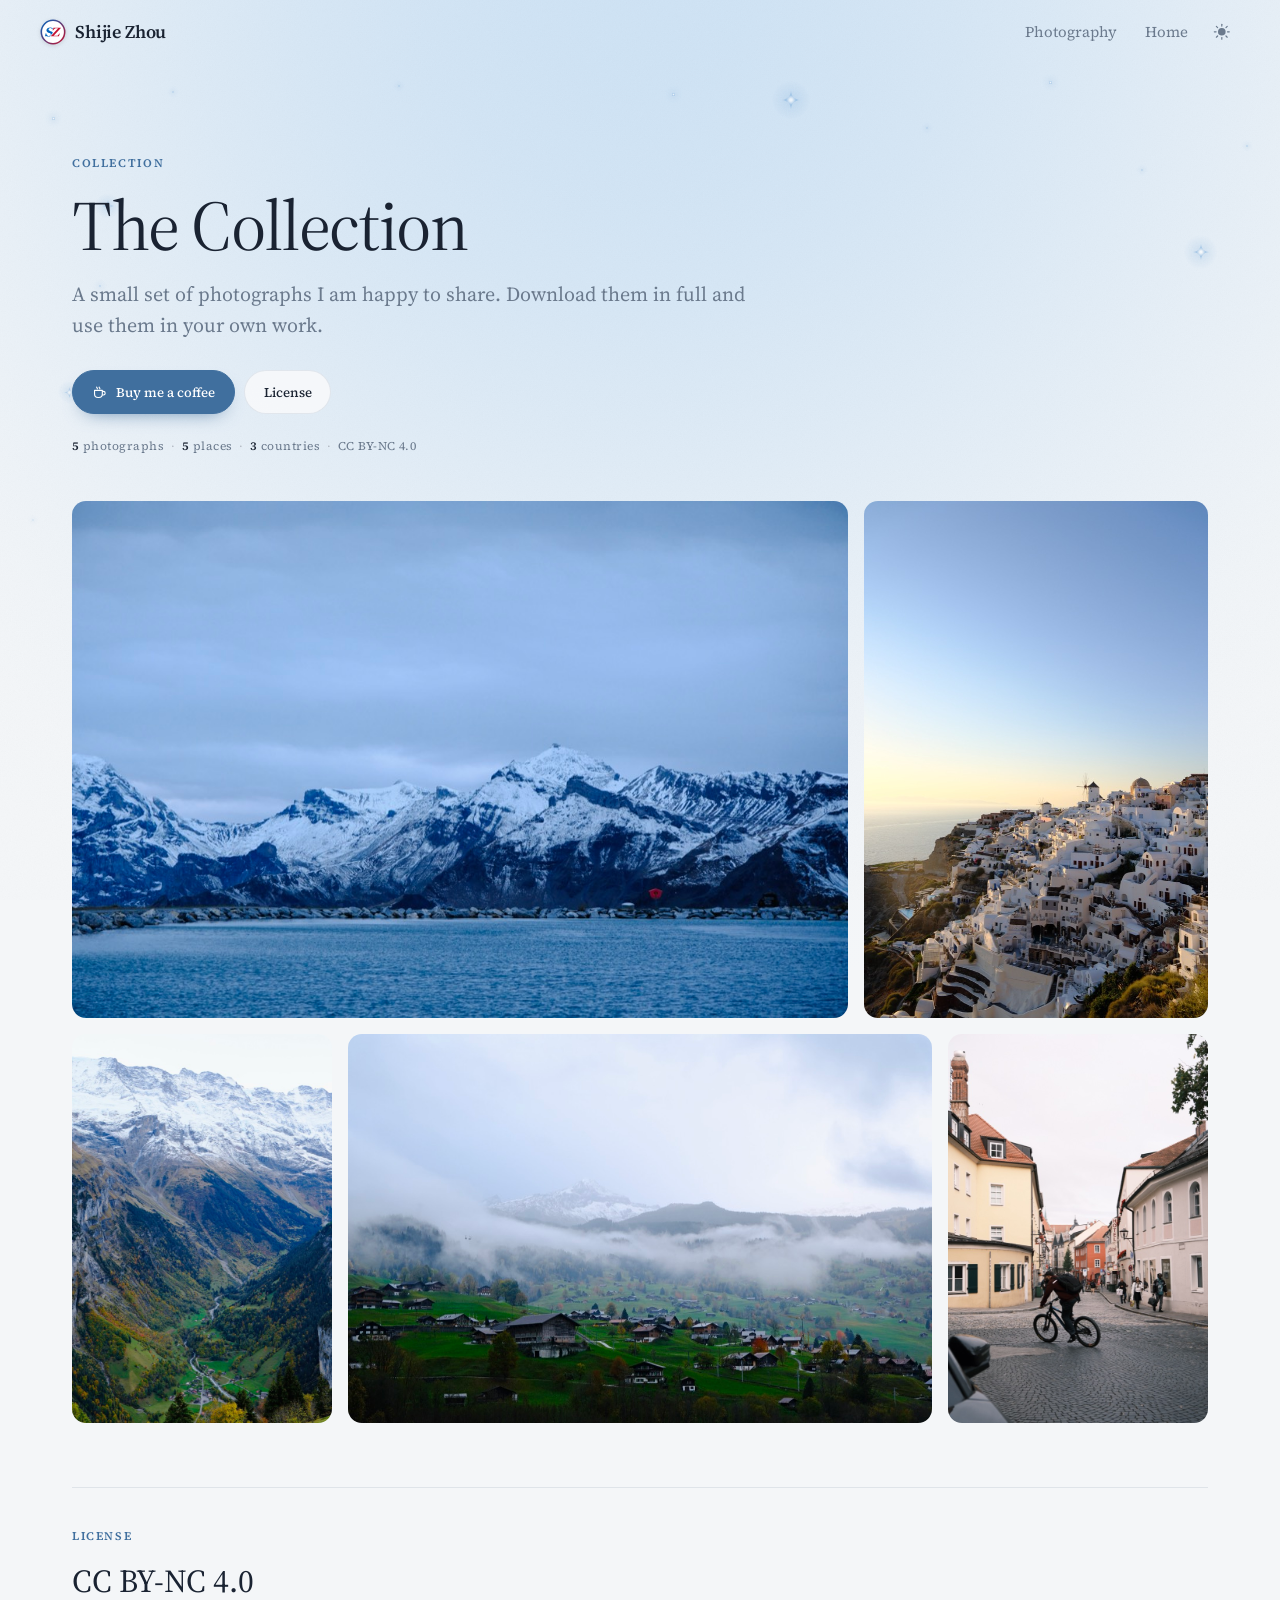
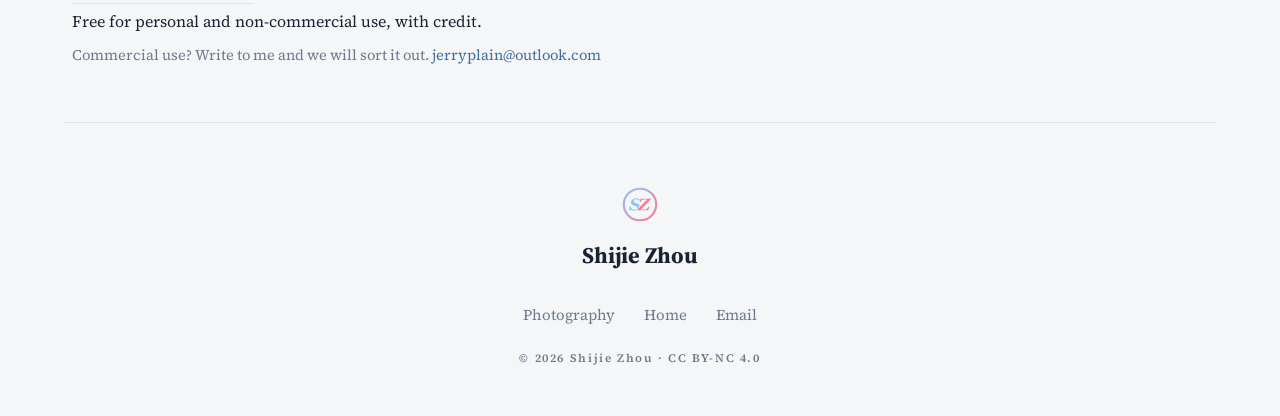
==== collection/index.html @ af45b624 "Lofoten: Flakstadpollen, Hamnøy and Ramberg; labels that never collide Library 143: three photograph" ====
<!DOCTYPE html>
<html lang="en">
<head>
  <meta charset="UTF-8">
  <meta name="viewport" content="width=device-width, initial-scale=1.0">
  <title>The Collection — Shijie Zhou</title>
  <meta name="description" content="A small set of photographs by Shijie Zhou, free to download for personal and non-commercial use.">
  <meta name="theme-color" content="#f4f1ea">
  <link rel="icon" href="../assets/sz-mark.svg" type="image/svg+xml">
  <script>
    (function () { try {
      var q = new URLSearchParams(location.search);
      if (localStorage.getItem("theme") === "dark" || q.get("theme") === "dark") document.documentElement.dataset.theme = "dark";
      if (q.has("noreveal")) document.documentElement.classList.add("noreveal");
    } catch (e) {} })();
  </script>
  <link rel="preconnect" href="https://fonts.googleapis.com">
  <link rel="preconnect" href="https://fonts.gstatic.com" crossorigin>
  <link href="https://fonts.googleapis.com/css2?family=Source+Serif+4:ital,wght@0,200..900;1,200..900&display=swap" rel="stylesheet">
  <link rel="stylesheet" href="../css/style.css?v=842ccfd4">
  <link rel="stylesheet" href="collection.css?v=dbda0c7d">
</head>
<body class="collection-page">
  <canvas id="stars" aria-hidden="true"></canvas>

  <header class="topbar" id="topbar">
    <a class="brand" href="../">
      <img class="brand-mark" src="../assets/sz-mark.svg" alt="" width="28" height="28">
      <span class="brand-name">Shijie Zhou</span>
    </a>
    <nav class="topbar-nav cl-nav" aria-label="Site">
      <a class="topbar-link" href="../">Photography</a>
      <a class="topbar-link" href="https://jerryplain.github.io/">Home</a>
      <button class="theme-toggle" id="themeToggle" aria-label="Toggle dark mode" title="Toggle dark mode">
        <svg class="tt-icon" viewBox="0 0 24 24" aria-hidden="true">
          <mask id="ttMoonMask"><rect width="24" height="24" fill="white"/><circle class="tt-mask-circle" cx="12" cy="12" r="6" fill="black"/></mask>
          <circle class="tt-core" cx="12" cy="12" r="5.2" fill="currentColor" mask="url(#ttMoonMask)"/>
          <g class="tt-rays" stroke="currentColor" stroke-width="1.6" stroke-linecap="round">
            <line x1="12" y1="1.8" x2="12" y2="4.2"/><line x1="12" y1="19.8" x2="12" y2="22.2"/>
            <line x1="1.8" y1="12" x2="4.2" y2="12"/><line x1="19.8" y1="12" x2="22.2" y2="12"/>
            <line x1="4.6" y1="4.6" x2="6.3" y2="6.3"/><line x1="17.7" y1="17.7" x2="19.4" y2="19.4"/>
            <line x1="17.7" y1="6.3" x2="19.4" y2="4.6"/><line x1="4.6" y1="19.4" x2="6.3" y2="17.7"/>
          </g>
        </svg>
      </button>
    </nav>
  </header>

  <main class="cl" id="top">
    <section class="cl-hero">
      <p class="eyebrow">Collection</p>
      <h1 class="cl-title" id="clTitle"></h1>
      <p class="cl-lede" id="clLede"></p>
      <div class="cl-actions">
        <button class="cl-btn primary" id="clSupportBtn" type="button"></button>
        <a class="cl-btn" href="#license">License</a>
      </div>
      <p class="cl-stats" id="clStats"></p>
    </section>

    <div class="cl-topics" id="clTopics" role="tablist" aria-label="Topics"></div>
    <div class="cl-grid" id="clGrid"></div>

    <section class="cl-license" id="license">
      <div>
        <p class="eyebrow">License</p>
        <h2 class="cl-h2" id="licName"></h2>
        <p class="cl-p" id="licShort"></p>
        <p class="cl-p soft" id="licCommercial"></p>
      </div>
    </section>
  </main>

  <footer class="site-footer">
    <img class="footer-mark" src="../assets/sz-mark.svg" alt="" width="36" height="36">
    <p class="footer-name">Shijie Zhou</p>
    <nav class="footer-links"><a href="../">Photography</a><a href="https://jerryplain.github.io/">Home</a><a id="footerMail" href="#">Email</a></nav>
    <p class="footer-copy" id="footerCopy"></p>
  </footer>

  <!-- photo sheet -->
  <div class="cl-sheet" id="sheet" role="dialog" aria-modal="true" aria-label="Photograph" hidden>
    <button class="cl-x" id="sheetClose" type="button" aria-label="Close">
      <svg viewBox="0 0 24 24" width="22" height="22" aria-hidden="true"><path d="M5 5l14 14M19 5L5 19" stroke="currentColor" stroke-width="1.5" stroke-linecap="round"/></svg>
    </button>
    <button class="cl-nav-btn prev" id="sheetPrev" type="button" aria-label="Previous"><svg viewBox="0 0 24 24" width="24" height="24" aria-hidden="true"><path d="M15 5l-7 7 7 7" fill="none" stroke="currentColor" stroke-width="1.5" stroke-linecap="round" stroke-linejoin="round"/></svg></button>
    <button class="cl-nav-btn next" id="sheetNext" type="button" aria-label="Next"><svg viewBox="0 0 24 24" width="24" height="24" aria-hidden="true"><path d="M9 5l7 7-7 7" fill="none" stroke="currentColor" stroke-width="1.5" stroke-linecap="round" stroke-linejoin="round"/></svg></button>
    <div class="cl-sheet-inner">
      <div class="cl-sheet-media" id="sheetMedia"></div>
      <aside class="cl-sheet-info" id="sheetInfo"></aside>
    </div>
  </div>

  <!-- support sheet -->
  <div class="cl-support" id="support" role="dialog" aria-modal="true" aria-label="Support" hidden>
    <div class="cl-support-card">
      <button class="cl-x small" id="supportClose" type="button" aria-label="Close">
        <svg viewBox="0 0 24 24" width="20" height="20" aria-hidden="true"><path d="M5 5l14 14M19 5L5 19" stroke="currentColor" stroke-width="1.5" stroke-linecap="round"/></svg>
      </button>
      <div id="supportBody"></div>
    </div>
  </div>

  <script src="../js/site.js?v=f81ffa84"></script>
  <script src="../js/data.js?v=085952c5"></script>
  <script src="picks.js?v=dfe856ea"></script>
  <script src="config.js?v=6136f062"></script>
  <script src="../js/stars.js?v=d5e12b97"></script>
  <script src="../js/stardust.js?v=7eecee33"></script>
  <script src="collection.js?v=7c3a1cda"></script>
</body>
</html>
---- css/style.css ----
/* ============================================================
   Shijie Zhou — Photography Gallery
   Porcelain paper, glass cards, one baby-blue accent, an orderly grid —
   the homepage's "paper & glass" look. Dark mode brings the stars.
   ============================================================ */

:root {
  /* the homepage's "paper & glass" palette: porcelain paper, ink-blue text, one
     baby-blue accent in three strengths — --sky the colour itself (glow, selection,
     highlighter), --accent-soft a step deeper for marks, --accent a denim that reads
     as text (4.6:1 on the paper) */
  --bg: #f4f6f8;
  --bg-rgb: 244 246 248;
  --paper: #fafbfc;
  --ink: #1a2332;
  --ink-soft: #6b7a8d;
  --ink-faint: #b3b9c2;
  --shade-rgb: 44 70 108; /* shadows: slate with a little blue in it */
  --hairline: rgb(var(--shade-rgb) / 0.1);
  --sky-rgb: 184 215 242;
  --accent-rgb: 64 111 158;
  --accent: rgb(var(--accent-rgb));
  --accent-soft-rgb: 128 177 222;
  --accent-soft: rgb(var(--accent-soft-rgb));
  --link: #2e86c1;
  --shadow: rgb(var(--shade-rgb) / 0.14);
  --stars-alpha: 0;

  /* glass cards, as on the homepage */
  --glass: rgb(255 255 255 / 0.72);
  --glass-hover: rgb(255 255 255 / 0.9);
  --glass-border: rgb(255 255 255 / 0.6);
  --glass-border-hi: rgb(255 255 255 / 0.85);
  --glass-shadow: 0 8px 40px rgb(var(--shade-rgb) / 0.08), 0 2px 8px rgb(var(--shade-rgb) / 0.04);
  --glass-shadow-hover: 0 12px 48px rgb(var(--shade-rgb) / 0.14), 0 4px 12px rgb(var(--shade-rgb) / 0.06);
  --glow-rgb: var(--sky-rgb);
  --glow-a: 0.62;

  /* one family throughout, Source Serif 4, like the homepage */
  --serif: "Source Serif 4", "Source Serif Pro", Georgia, "Times New Roman", "Songti SC", serif;
  --display: var(--serif);
  --sans: var(--serif);

  --ease: cubic-bezier(0.22, 1, 0.36, 1);
  --gutter: clamp(1.1rem, 4vw, 2.5rem);
  --container: 72rem;
  --radius: 12px;
  color-scheme: light;
}

:root[data-theme="dark"] {
  --bg: #0f141a;
  --bg-rgb: 15 20 26;
  --paper: #171d25;
  --ink: #e6e9ee;
  --ink-soft: #949cab;
  --ink-faint: #4f5866;
  --shade-rgb: 0 0 0;
  --hairline: rgba(255, 255, 255, 0.09);
  --sky-rgb: 169 205 238;
  --accent-rgb: 169 205 238; /* at night the baby blue itself reads as text */
  --accent-soft-rgb: 128 177 222;
  --link: #6db3e6;
  --shadow: rgba(0, 0, 0, 0.55);
  --stars-alpha: 1;

  --glass: rgb(255 255 255 / 0.04);
  --glass-hover: rgb(255 255 255 / 0.06);
  --glass-border: rgb(255 255 255 / 0.07);
  --glass-border-hi: rgb(255 255 255 / 0.1);
  --glass-shadow: 0 8px 40px rgb(0 0 0 / 0.22);
  --glass-shadow-hover: 0 12px 48px rgb(0 0 0 / 0.32);
  --glow-rgb: 70 125 185;
  --glow-a: 0.26;
  color-scheme: dark;
}

* { margin: 0; padding: 0; box-sizing: border-box; }

html { scroll-behavior: smooth; }
@media (prefers-reduced-motion: reduce) {
  html { scroll-behavior: auto; }
  *, *::before, *::after { transition-duration: 0.01ms !important; animation-duration: 0.01ms !important; }
}

body {
  background: var(--bg);
  color: var(--ink);
  font-family: var(--sans);
  font-size: 15px;
  line-height: 1.6;
  -webkit-font-smoothing: antialiased;
  text-rendering: optimizeLegibility;
  overflow-x: hidden;
}
/* three faint colour washes, fixed to the viewport and drifting very slowly — the homepage trick, alive */
body::before {
  content: ""; position: fixed; inset: -12%; z-index: 0; pointer-events: none;
  background-image:
    radial-gradient(60rem 40rem at 12% 8%, rgba(192, 57, 43, 0.08), transparent 62%),
    radial-gradient(55rem 45rem at 88% 26%, rgba(46, 134, 193, 0.09), transparent 64%),
    radial-gradient(50rem 40rem at 60% 96%, rgba(214, 158, 46, 0.08), transparent 62%);
  animation: drift 48s ease-in-out infinite alternate;
}
@keyframes drift {
  0% { transform: translate(0, 0) scale(1); }
  50% { transform: translate(2.5%, -1.5%) scale(1.04); }
  100% { transform: translate(-2%, 2%) scale(1.02); }
}
:root[data-theme="dark"] body::before { display: none; }
body.no-scroll { overflow: hidden; }

a { color: inherit; text-decoration: none; }
button { font: inherit; color: inherit; background: none; border: none; cursor: pointer; }
img { display: block; }
::selection { background: var(--accent); color: #fff; }

.skip-link { position: absolute; left: -9999px; top: 0; padding: 0.6rem 1rem; background: var(--ink); color: var(--bg); z-index: 100; }
.skip-link:focus { left: 0; }

/* small caps label */
.eyebrow, .label,
.contents-list .num, .contents-list .count,
.series-num, .series-meta, .series-places,
.index-list .num, .rail-num,
.footer-links, .footer-copy,
.lb-meta, .topbar-link, .index-toggle {
  font-family: var(--sans);
  font-size: 0.7rem;
  font-weight: 500;
  letter-spacing: 0.16em;
  text-transform: uppercase;
  color: var(--ink-soft);
}
.eyebrow { color: var(--accent); margin-bottom: 1.1rem; }

/* ---------- stars (dark mode only) ---------- */

#stars {
  position: fixed; inset: 0; z-index: 0;
  width: 100%; height: 100%;
  pointer-events: none;
  opacity: var(--stars-alpha);
  transition: opacity 0.6s ease;
}
:root:not([data-theme="dark"]) #stars { opacity: 0 !important; }
main, .site-footer, .topbar, .index-overlay, .lightbox, .rail { position: relative; z-index: 1; }

/* ---------- top bar ---------- */

.topbar {
  position: sticky; top: 0; z-index: 40;
  display: flex; align-items: center; justify-content: space-between;
  padding: 0.85rem var(--gutter);
  background: color-mix(in srgb, var(--bg) 78%, transparent);
  backdrop-filter: blur(14px) saturate(1.2);
  -webkit-backdrop-filter: blur(14px) saturate(1.2);
  border-bottom: 1px solid transparent;
  transition: border-color 0.3s ease;
}
.topbar.scrolled { border-bottom-color: var(--hairline); }

.brand { display: inline-flex; align-items: center; gap: 0.6rem; }
.brand-mark { width: 1.7rem; height: 1.7rem; filter: drop-shadow(0 1px 2px rgba(0,0,0,0.12)); transition: transform 0.25s ease; }
.brand:hover .brand-mark { transform: rotate(-6deg) scale(1.06); }
.brand-name { font-family: var(--serif); font-size: 1.15rem; letter-spacing: 0.01em; }
:root[data-theme="dark"] .brand-mark, :root[data-theme="dark"] .footer-mark { content: url("../assets/sz-mark-light.svg"); }

.topbar-nav { display: flex; align-items: center; gap: 1.4rem; }
.topbar-link:hover, .index-toggle:hover { color: var(--accent); }
.topbar-link, .index-toggle { color: var(--ink); }
.index-toggle { display: none; }

.theme-toggle { display: inline-flex; align-items: center; justify-content: center; width: 2rem; height: 2rem; border-radius: 50%; color: var(--ink); }
.theme-toggle:hover { color: var(--accent); }
.tt-icon { width: 1.1rem; height: 1.1rem; overflow: visible; }
.tt-icon .tt-core { transform-origin: 12px 12px; transition: transform 0.5s cubic-bezier(0.4, 0, 0.2, 1); }
.tt-icon .tt-mask-circle { transform: translate(14px, -12px); transition: transform 0.5s cubic-bezier(0.4, 0, 0.2, 1); }
.tt-icon .tt-rays line { transform-origin: 12px 12px; transition: transform 0.4s cubic-bezier(0.4, 0, 0.2, 1), opacity 0.3s ease; }
.dark-active .tt-icon .tt-core { transform: rotate(-30deg) scale(1.35); }
.dark-active .tt-icon .tt-mask-circle { transform: translate(5px, -4px); }
.dark-active .tt-icon .tt-rays line { transform: scale(0); opacity: 0; }

::view-transition-old(root), ::view-transition-new(root) { animation: none; mix-blend-mode: normal; }
::view-transition-group(lb-photo) { animation-duration: 0.55s; animation-timing-function: cubic-bezier(0.22, 1, 0.36, 1); }
::view-transition-old(lb-photo), ::view-transition-new(lb-photo) { animation: none; mix-blend-mode: normal; height: 100%; overflow: hidden; }
::view-transition-new(lb-photo) { object-fit: cover; }
.lightbox.vt .lb-media img { transition: none; }
::view-transition-old(root) { z-index: 1; }
::view-transition-new(root) { z-index: 2; }
body, .topbar, .index-overlay, .lightbox { transition: background-color 0.4s ease, color 0.4s ease, border-color 0.4s ease; }

/* ---------- index overlay (small screens) ---------- */

.index-overlay {
  position: fixed; inset: 0; z-index: 30;
  background: color-mix(in srgb, var(--bg) 96%, transparent);
  backdrop-filter: blur(16px); -webkit-backdrop-filter: blur(16px);
  display: flex; align-items: center; justify-content: center;
  opacity: 0; visibility: hidden;
  transition: opacity 0.3s ease, visibility 0.3s;
  overflow-y: auto; padding: 5rem 1.5rem;
}
.index-overlay.open { opacity: 1; visibility: visible; }
.index-list { list-style: none; width: min(100%, 24rem); }
.index-list li { border-bottom: 1px solid var(--hairline); }
.index-list a { display: flex; align-items: baseline; gap: 1rem; padding: 0.9rem 0; font-family: var(--serif); font-size: 1.35rem; }
.index-list .num { color: var(--accent); }
.index-list .count { margin-left: auto; font-family: var(--sans); font-size: 0.7rem; letter-spacing: 0.16em; color: var(--ink-soft); }

/* ---------- right rail (wide screens) ---------- */

.rail {
  position: fixed; right: 1.4rem; top: 50%; transform: translateY(-50%);
  display: none; flex-direction: column; gap: 0.35rem;
  z-index: 20;
}
.rail a {
  display: flex; align-items: center; justify-content: flex-end; gap: 0.7rem;
  padding: 0.25rem 0;
}
.rail-title {
  font-family: var(--serif); font-size: 0.9rem; color: var(--ink-soft);
  opacity: 0; transform: translateX(6px);
  transition: opacity 0.25s ease, transform 0.35s var(--ease), color 0.2s ease;
  white-space: nowrap;
}
.rail-num { font-size: 0.62rem; color: var(--ink-faint); transition: color 0.2s ease; width: 1.4rem; text-align: right; }
.rail a:hover .rail-title, .rail a.active .rail-title { opacity: 1; transform: none; }
.rail a:hover .rail-num, .rail a.active .rail-num { color: var(--accent); }
.rail a.active .rail-title { color: var(--ink); }
@media (min-width: 1240px) { .rail { display: flex; } }
.rail[hidden] { display: none !important; }

/* ---------- intro ---------- */

.container { max-width: var(--container); margin: 0 auto; padding-left: var(--gutter); padding-right: var(--gutter); }

.intro {
  max-width: var(--container); margin: 0 auto;
  padding: clamp(3.5rem, 9vh, 7rem) var(--gutter) clamp(3rem, 7vh, 5rem);
  display: grid; grid-template-columns: minmax(0, 1.15fr) minmax(0, 1fr);
  gap: 3rem clamp(3rem, 8vw, 8rem);
  align-items: start;
}
.intro-title {
  font-family: var(--serif);
  font-weight: 400;
  font-size: clamp(2.4rem, 5.2vw, 4rem);
  line-height: 1.05;
  letter-spacing: -0.01em;
  text-wrap: balance;
}
.intro-quote { margin: 1.5rem 0 0; max-width: 32em; }
.intro-statement {
  margin: 0;
  font-family: var(--serif);
  font-weight: 400;
  font-size: clamp(1.05rem, 1.6vw, 1.3rem);
  line-height: 1.5;
  letter-spacing: 0.03em;
  color: var(--ink);
  text-wrap: pretty;
}
/* the credit sits under the line, right-aligned, the way the homepage credits its lyric */
.intro-quote .quote-by { margin-top: 0.5rem; text-align: right; padding-right: 0.15em; }
.quote-by {
  font-family: var(--serif); font-size: 0.8rem; letter-spacing: 0.04em;
  color: var(--ink-soft);
}
.quote-by:empty { display: none; }
.quote-by .dash { color: var(--accent); margin-right: 0.45em; }
.quote-by cite { font-style: italic; }

/* compass: hairline rose, red north, the needle is driven by main.js */
.compass { width: 4.2rem; height: 4.2rem; margin: 0 0 1.4rem -0.2rem; }
.compass svg { width: 100%; height: 100%; overflow: visible; }
.compass .c-ring { fill: none; stroke: var(--ink); stroke-width: 0.8; opacity: 0.55; }
.compass .c-ring2 { fill: none; stroke: var(--ink); stroke-width: 0.4; opacity: 0.25; stroke-dasharray: 1 3; }
.compass .c-ticks line { stroke: var(--ink); stroke-width: 0.6; opacity: 0.45; }
.compass .c-ticks line.major { stroke-width: 1.1; opacity: 0.8; }
.compass .c-l { font-family: var(--sans); font-size: 7.5px; font-weight: 600; letter-spacing: 0.05em; fill: var(--ink-soft); }
.compass .c-needle { transform-origin: 50px 50px; will-change: transform; }
.compass .c-n { fill: var(--accent); }
.compass .c-s { fill: var(--ink); opacity: 0.55; }
.compass .c-pin { fill: var(--paper); stroke: var(--ink); stroke-width: 1; }





.intro-stats { margin-top: 2rem; font-size: 0.78rem; color: var(--ink-soft); font-variant-numeric: tabular-nums; }
.intro-stats .n { color: var(--ink); font-weight: 500; }
.intro-stats .dot { margin: 0 0.6em; color: var(--ink-faint); }

.contents-list { list-style: none; border-top: 1px solid var(--hairline); }
.contents-list li { border-bottom: 1px solid var(--hairline); }
.contents-list a {
  display: grid; grid-template-columns: 2.4rem 1fr auto; align-items: baseline; gap: 0.8rem;
  position: relative;
  padding: 0.7rem 0;
  transition: color 0.2s ease;
}
.contents-list a:hover .name { color: var(--accent); }
.contents-list .num { color: var(--accent); }
.contents-list .name { font-family: var(--serif); font-size: 1.15rem; transition: color 0.2s ease; }
.contents-list .count { white-space: nowrap; }


/* ---------- series ---------- */

.series {
  max-width: var(--container); margin: 0 auto;
  padding: clamp(2.5rem, 6vh, 4.5rem) var(--gutter) clamp(2rem, 5vh, 3.5rem);
  border-top: 1px solid var(--hairline);
}
.series-head {
  display: grid; grid-template-columns: minmax(0, 1fr) auto; align-items: end; gap: 1rem 2rem;
  margin-bottom: 1.6rem;
}
.series-num { display: block; color: var(--accent); margin-bottom: 0.6rem; }
.series-title { font-family: var(--serif); font-weight: 400; font-size: clamp(1.8rem, 3.4vw, 2.6rem); line-height: 1.1; letter-spacing: -0.01em; }
.series-tagline { font-family: var(--serif); font-style: italic; color: var(--ink-soft); font-size: 1.05rem; margin-top: 0.5rem; }
.series-meta { text-align: right; line-height: 1.9; }
.series-places {
  display: grid; grid-template-columns: repeat(auto-fill, minmax(15rem, 1fr));
  gap: 0.55rem 2.2rem;
  margin: -0.4rem 0 1.9rem; max-width: 64rem;
  text-transform: none; letter-spacing: 0; font-weight: 400;
}
.pl { display: flex; flex-wrap: wrap; align-items: baseline; gap: 0.15rem 0.7rem; line-height: 1.55; min-width: 0; }
.pl.wide { grid-column: 1 / -1; }
.pl-label {
  font-family: var(--sans); font-size: 0.62rem; font-weight: 600; letter-spacing: 0.16em; text-transform: uppercase;
  color: var(--accent); white-space: nowrap;
}
.pl-names { font-family: var(--serif); font-size: 0.98rem; color: var(--ink); }
.pl-names .sep { margin: 0 0.15em; color: var(--ink-faint); }

/* ---------- home ---------- */

.view-all {
  margin-top: 0.6rem;
  display: inline-flex; align-items: center; gap: 0.5rem;
  font-family: var(--sans); font-size: 0.78rem; font-weight: 500; letter-spacing: 0.04em;
  color: var(--accent);
  padding: 0.2rem 0;
  border-bottom: 1px solid transparent;
  transition: border-color 0.2s ease, gap 0.3s var(--ease);
}
.view-all:hover { border-bottom-color: var(--accent); gap: 0.8rem; }

/* ---------- series page (#/slug): everything in the series ---------- */

.series-page { max-width: var(--container); margin: 0 auto; padding: 2rem var(--gutter) 4rem; }
.back-link {
  display: inline-flex; align-items: center; gap: 0.5rem;
  font-size: 0.78rem; font-weight: 500; letter-spacing: 0.04em; color: var(--ink-soft);
  margin-bottom: 2.5rem;
}
.back-link:hover { color: var(--accent); }
.series-page .series-head { margin-top: 0; }
.series-page .series-title { font-size: clamp(2.2rem, 4.5vw, 3.4rem); }

.masonry { columns: 3 17rem; column-gap: 1.2rem; margin-top: 0.5rem; }
.photo-card {
  break-inside: avoid; margin-bottom: 1.2rem;
  cursor: zoom-in;
}
.photo-frame {
  position: relative; overflow: hidden;
  background: var(--paper); border-radius: var(--radius);
  box-shadow: 0 1px 2px var(--shadow);
  aspect-ratio: var(--ar, 3 / 2);
}
.photo-frame img { position: absolute; inset: 0; width: 100%; height: 100%; object-fit: cover; opacity: 0; transition: opacity 0.7s ease, transform 0.9s var(--ease); }
.photo-frame img.swap-in { opacity: 0; transform: scale(1.08); transition: opacity 1.3s ease, transform 2.2s var(--ease); z-index: 2; }
.photo-frame img.swap-in.in { opacity: 1; transform: scale(1); }
.photo-caption { transition: opacity 0.35s ease, transform 0.45s var(--ease); }
.photo-caption.fade { opacity: 0; transform: translateY(5px); }
.photo-card { transition: transform 0.6s var(--ease); }
.photo-card:hover { transform: translateY(-3px); }
.photo-card:hover .photo-frame { box-shadow: 0 14px 30px -14px var(--shadow), 0 1px 2px var(--shadow); }
.photo-frame { transition: box-shadow 0.6s ease; }
.photo-frame.loaded img { opacity: 1; }
.photo-card:hover .photo-frame img { transform: scale(1.03); }
.photo-card:focus-visible { outline: 2px solid var(--accent); outline-offset: 2px; }
.photo-caption { display: flex; flex-wrap: wrap; justify-content: space-between; align-items: baseline; gap: 0.1rem 0.8rem; margin-top: 0.45rem; }
.photo-caption .l { margin-left: auto; text-align: right; }
.photo-caption .t { font-family: var(--serif); font-size: 0.92rem; }
.photo-caption .l { font-size: 0.6rem; letter-spacing: 0.14em; text-transform: uppercase; color: var(--ink-soft); }

/* reveal — staggered with --d, cards also un-blur */
.reveal { opacity: 0; transform: translateY(18px); transition: opacity 0.9s ease var(--d, 0ms), transform 0.9s var(--ease) var(--d, 0ms), filter 0.9s ease var(--d, 0ms); }
.photo-card.reveal { transform: translateY(26px) scale(0.97); filter: blur(8px); }
.contents-list li.reveal { transform: translateX(-10px); }
.reveal.visible, .photo-card.reveal.visible, .contents-list li.reveal.visible { opacity: 1; transform: none; filter: none; }

/* intro: words rise out of a mask */
.intro-title .w { display: inline-block; overflow: hidden; vertical-align: bottom; padding-bottom: 0.08em; margin-bottom: -0.08em; }
.intro-title .w > span { display: inline-block; transform: translateY(105%); animation: rise 1s var(--ease) var(--d, 0ms) both; }
@keyframes rise { to { transform: none; } }
.compass { animation: fadeUp 0.9s var(--ease) 0ms both; }
.intro-text > .eyebrow { animation: fadeUp 0.8s var(--ease) 120ms both; }
.intro-statement { animation: fadeUp 0.9s var(--ease) 400ms both; }
.intro-quote .quote-by { animation: fadeUp 0.9s var(--ease) 480ms both; }
.intro-stats { animation: fadeUp 0.9s var(--ease) 560ms both; }
.contents > .eyebrow { animation: fadeUp 0.8s var(--ease) 260ms both; }
@keyframes fadeUp { from { opacity: 0; transform: translateY(14px); } to { opacity: 1; transform: none; } }
.intro { will-change: transform, opacity; }

/* view switch (home ⇄ series page) */
.page-in { animation: pageIn 0.6s var(--ease) both; }
@keyframes pageIn { from { opacity: 0; transform: translateY(16px); } to { opacity: 1; transform: none; } }

/* ---------- footer ---------- */

.site-footer {
  max-width: var(--container); margin: 0 auto;
  border-top: 1px solid var(--hairline);
  text-align: center;
  padding: 4rem var(--gutter) 3rem;
}
.footer-mark { content: url("../assets/sz-mark-light.svg"); }

.topbar-nav { display: flex; align-items: center; gap: 1.4rem; }
.topbar-link:hover, .index-toggle:hover { color: var(--accent); }
.topbar-link, .index-toggle { color: var(--ink); }
.index-toggle { display: none; }

.theme-toggle { display: inline-flex; align-items: center; justify-content: center; width: 2rem; height: 2rem; border-radius: 50%; color: var(--ink); }
.theme-toggle:hover { color: var(--accent); }
.tt-icon { width: 1.1rem; height: 1.1rem; overflow: visible; }
.tt-icon .tt-core { transform-origin: 12px 12px; transition: transform 0.5s cubic-bezier(0.4, 0, 0.2, 1); }
.tt-icon .tt-mask-circle { transform: translate(14px, -12px); transition: transform 0.5s cubic-bezier(0.4, 0, 0.2, 1); }
.tt-icon .tt-rays line { transform-origin: 12px 12px; transition: transform 0.4s cubic-bezier(0.4, 0, 0.2, 1), opacity 0.3s ease; }
.dark-active .tt-icon .tt-core { transform: rotate(-30deg) scale(1.35); }
.dark-active .tt-icon .tt-mask-circle { transform: translate(5px, -4px); }
.dark-active .tt-icon .tt-rays line { transform: scale(0); opacity: 0; }

::view-transition-old(root), ::view-transition-new(root) { animation: none; mix-blend-mode: normal; }
::view-transition-group(lb-photo) { animation-duration: 0.55s; animation-timing-function: cubic-bezier(0.22, 1, 0.36, 1); }
::view-transition-old(lb-photo), ::view-transition-new(lb-photo) { animation: none; mix-blend-mode: normal; height: 100%; overflow: hidden; }
::view-transition-new(lb-photo) { object-fit: cover; }
.lightbox.vt .lb-media img { transition: none; }
::view-transition-old(root) { z-index: 1; }
::view-transition-new(root) { z-index: 2; }
body, .topbar, .index-overlay, .lightbox { transition: background-color 0.4s ease, color 0.4s ease, border-color 0.4s ease; }

/* ---------- index overlay (small screens) ---------- */

.index-overlay {
  position: fixed; inset: 0; z-index: 30;
  background: color-mix(in srgb, var(--bg) 96%, transparent);
  backdrop-filter: blur(16px); -webkit-backdrop-filter: blur(16px);
  display: flex; align-items: center; justify-content: center;
  opacity: 0; visibility: hidden;
  transition: opacity 0.3s ease, visibility 0.3s;
  overflow-y: auto; padding: 5rem 1.5rem;
}
.index-overlay.open { opacity: 1; visibility: visible; }
.index-list { list-style: none; width: min(100%, 24rem); }
.index-list li { border-bottom: 1px solid var(--hairline); }
.index-list a { display: flex; align-items: baseline; gap: 1rem; padding: 0.9rem 0; font-family: var(--serif); font-size: 1.35rem; }
.index-list .num { color: var(--accent); }
.index-list .count { margin-left: auto; font-family: var(--sans); font-size: 0.7rem; letter-spacing: 0.16em; color: var(--ink-soft); }

/* ---------- right rail (wide screens) ---------- */

.rail {
  position: fixed; right: 1.4rem; top: 50%; transform: translateY(-50%);
  display: none; flex-direction: column; gap: 0.35rem;
  z-index: 20;
}
.rail a {
  display: flex; align-items: center; justify-content: flex-end; gap: 0.7rem;
  padding: 0.25rem 0;
}
.rail-title {
  font-family: var(--serif); font-size: 0.9rem; color: var(--ink-soft);
  opacity: 0; transform: translateX(6px);
  transition: opacity 0.25s ease, transform 0.35s var(--ease), color 0.2s ease;
  white-space: nowrap;
}
.rail-num { font-size: 0.62rem; color: var(--ink-faint); transition: color 0.2s ease; width: 1.4rem; text-align: right; }
.rail a:hover .rail-title, .rail a.active .rail-title { opacity: 1; transform: none; }
.rail a:hover .rail-num, .rail a.active .rail-num { color: var(--accent); }
.rail a.active .rail-title { color: var(--ink); }
@media (min-width: 1240px) { .rail { display: flex; } }
.rail[hidden] { display: none !important; }

/* ---------- intro ---------- */

.container { max-width: var(--container); margin: 0 auto; padding-left: var(--gutter); padding-right: var(--gutter); }

.intro {
  max-width: var(--container); margin: 0 auto;
  padding: clamp(3.5rem, 9vh, 7rem) var(--gutter) clamp(3rem, 7vh, 5rem);
  display: grid; grid-template-columns: minmax(0, 1.15fr) minmax(0, 1fr);
  gap: 3rem clamp(3rem, 8vw, 8rem);
  align-items: start;
}
.contents-list { list-style: none; border-top: 1px solid var(--hairline); }
.contents-list li { border-bottom: 1px solid var(--hairline); }
.contents-list a {
  display: grid; grid-template-columns: 2.4rem 1fr auto; align-items: baseline; gap: 0.8rem;
  position: relative;
  padding: 0.7rem 0;
  transition: color 0.2s ease;
}
.contents-list a:hover .name { color: var(--accent); }
.contents-list .num { color: var(--accent); }
.contents-list .name { font-family: var(--serif); font-size: 1.15rem; transition: color 0.2s ease; }
.contents-list .count { white-space: nowrap; }

/* ---------- series ---------- */

.series {
  max-width: var(--container); margin: 0 auto;
  padding: clamp(2.5rem, 6vh, 4.5rem) var(--gutter) clamp(2rem, 5vh, 3.5rem);
  border-top: 1px solid var(--hairline);
}
.series-head {
  display: grid; grid-template-columns: minmax(0, 1fr) auto; align-items: end; gap: 1rem 2rem;
  margin-bottom: 1.6rem;
}
.series-num { display: block; color: var(--accent); margin-bottom: 0.6rem; }
.series-title { font-family: var(--serif); font-weight: 400; font-size: clamp(1.8rem, 3.4vw, 2.6rem); line-height: 1.1; letter-spacing: -0.01em; }
.series-tagline { font-family: var(--serif); font-style: italic; color: var(--ink-soft); font-size: 1.05rem; margin-top: 0.5rem; }
.series-meta { text-align: right; line-height: 1.9; }
.series-places {
  display: grid; grid-template-columns: repeat(auto-fill, minmax(15rem, 1fr));
  gap: 0.55rem 2.2rem;
  margin: -0.4rem 0 1.9rem; max-width: 64rem;
  text-transform: none; letter-spacing: 0; font-weight: 400;
}
.pl { display: flex; flex-wrap: wrap; align-items: baseline; gap: 0.15rem 0.7rem; line-height: 1.55; min-width: 0; }
.pl.wide { grid-column: 1 / -1; }
.pl-label {
  font-family: var(--sans); font-size: 0.62rem; font-weight: 600; letter-spacing: 0.16em; text-transform: uppercase;
  color: var(--accent); white-space: nowrap;
}
.pl-names { font-family: var(--serif); font-size: 0.98rem; color: var(--ink); }
.pl-names .sep { margin: 0 0.15em; color: var(--ink-faint); }

/* ---------- home ---------- */

.view-all {
  margin-top: 0.6rem;
  display: inline-flex; align-items: center; gap: 0.5rem;
  font-family: var(--sans); font-size: 0.78rem; font-weight: 500; letter-spacing: 0.04em;
  color: var(--accent);
  padding: 0.2rem 0;
  border-bottom: 1px solid transparent;
  transition: border-color 0.2s ease, gap 0.3s var(--ease);
}
.view-all:hover { border-bottom-color: var(--accent); gap: 0.8rem; }

/* ---------- series page (#/slug): everything in the series ---------- */

.series-page { max-width: var(--container); margin: 0 auto; padding: 2rem var(--gutter) 4rem; }
.back-link {
  display: inline-flex; align-items: center; gap: 0.5rem;
  font-size: 0.78rem; font-weight: 500; letter-spacing: 0.04em; color: var(--ink-soft);
  margin-bottom: 2.5rem;
}
.back-link:hover { color: var(--accent); }
.series-page .series-head { margin-top: 0; }
.series-page .series-title { font-size: clamp(2.2rem, 4.5vw, 3.4rem); }

.masonry { columns: 3 17rem; column-gap: 1.2rem; margin-top: 0.5rem; }
.photo-card {
  break-inside: avoid; margin-bottom: 1.2rem;
  cursor: zoom-in;
}
.photo-frame {
  position: relative; overflow: hidden;
  background: var(--paper); border-radius: var(--radius);
  box-shadow: 0 1px 2px var(--shadow);
  aspect-ratio: var(--ar, 3 / 2);
}
.photo-frame img { position: absolute; inset: 0; width: 100%; height: 100%; object-fit: cover; opacity: 0; transition: opacity 0.7s ease, transform 0.9s var(--ease); }
.photo-frame img.swap-in { opacity: 0; transform: scale(1.08); transition: opacity 1.3s ease, transform 2.2s var(--ease); z-index: 2; }
.photo-frame img.swap-in.in { opacity: 1; transform: scale(1); }
.photo-caption { transition: opacity 0.35s ease, transform 0.45s var(--ease); }
.photo-caption.fade { opacity: 0; transform: translateY(5px); }
.photo-card { transition: transform 0.6s var(--ease); }
.photo-card:hover { transform: translateY(-3px); }
.photo-card:hover .photo-frame { box-shadow: 0 14px 30px -14px var(--shadow), 0 1px 2px var(--shadow); }
.photo-frame { transition: box-shadow 0.6s ease; }
.photo-frame.loaded img { opacity: 1; }
.photo-card:hover .photo-frame img { transform: scale(1.03); }
.photo-card:focus-visible { outline: 2px solid var(--accent); outline-offset: 2px; }
.photo-caption { display: flex; flex-wrap: wrap; justify-content: space-between; align-items: baseline; gap: 0.1rem 0.8rem; margin-top: 0.45rem; }
.photo-caption .l { margin-left: auto; text-align: right; }
.photo-caption .t { font-family: var(--serif); font-size: 0.92rem; }
.photo-caption .l { font-size: 0.6rem; letter-spacing: 0.14em; text-transform: uppercase; color: var(--ink-soft); }

/* reveal — staggered with --d, cards also un-blur */
.reveal { opacity: 0; transform: translateY(18px); transition: opacity 0.9s ease var(--d, 0ms), transform 0.9s var(--ease) var(--d, 0ms), filter 0.9s ease var(--d, 0ms); }
.photo-card.reveal { transform: translateY(26px) scale(0.97); filter: blur(8px); }
.contents-list li.reveal { transform: translateX(-10px); }
.reveal.visible, .photo-card.reveal.visible, .contents-list li.reveal.visible { opacity: 1; transform: none; filter: none; }

/* intro: words rise out of a mask */
.intro-title .w { display: inline-block; overflow: hidden; vertical-align: bottom; padding-bottom: 0.08em; margin-bottom: -0.08em; }
.intro-title .w > span { display: inline-block; transform: translateY(105%); animation: rise 1s var(--ease) var(--d, 0ms) both; }
@keyframes rise { to { transform: none; } }
.intro-text > .eyebrow { animation: fadeUp 0.8s var(--ease) 0ms both; }
.footer-mark { width: 2.2rem; height: 2.2rem; margin: 0 auto 1rem; }
.footer-name { font-family: var(--serif); font-size: 1.4rem; }
.footer-statement { font-family: var(--serif); font-size: 1.05rem; letter-spacing: 0.03em; color: var(--ink-soft); margin-top: 0.5rem; }
.footer-by { margin-top: 0.3rem; }
.footer-links { display: flex; justify-content: center; gap: 1.8rem; margin: 1.8rem 0 1.4rem; }
.footer-links a { color: var(--ink); }
.footer-links a:hover { color: var(--accent); }
.footer-copy { letter-spacing: 0.06em; text-transform: none; font-size: 0.72rem; }

/* ---------- lightbox ---------- */

.lightbox {
  position: fixed; inset: 0; z-index: 60;
  background: color-mix(in srgb, var(--bg) 94%, transparent);
  backdrop-filter: blur(18px); -webkit-backdrop-filter: blur(18px);
  display: flex; align-items: center; justify-content: center;
  opacity: 0; visibility: hidden;
  transition: opacity 0.3s ease, visibility 0.3s;
  touch-action: pan-y;
}
.lightbox.open { opacity: 1; visibility: visible; }
.lb-figure { width: 100%; text-align: center; padding: 0 var(--gutter); }
.lb-media { display: flex; align-items: center; justify-content: center; min-height: 40vh; }
.lb-media img {
  max-width: min(94vw, 90rem); max-height: 80vh; width: auto; height: auto;
  border-radius: var(--radius);
  box-shadow: 0 30px 60px -24px var(--shadow);
  opacity: 0; transform: scale(0.985);
  transition: opacity 0.35s ease, transform 0.45s var(--ease);
}
.lb-media img.in { opacity: 1; transform: none; }
.lightbox.vt .lb-media img { opacity: 1; transform: none; }
.lb-caption { margin-top: 1rem; }
.lb-line { display: flex; justify-content: center; align-items: baseline; gap: 1.2rem; }
.lb-title { font-family: var(--serif); font-size: 1.1rem; }
.lb-exif {
  margin-top: 0.45rem; font-family: var(--sans); font-size: 0.68rem; letter-spacing: 0.05em;
  color: var(--ink-soft); font-variant-numeric: tabular-nums; min-height: 1em;
}
.lb-exif .cam { color: var(--ink); font-weight: 500; }
.lb-exif .sep { margin: 0 0.55em; color: var(--ink-faint); }
.lb-figure { padding-bottom: 4.2rem; }

.lb-strip {
  position: absolute; left: 0; right: 0; bottom: 0; z-index: 61;
  display: flex; gap: 6px; padding: 0.7rem var(--gutter) 0.9rem;
  overflow-x: auto; scrollbar-width: none; scroll-snap-type: x proximity;
  justify-content: safe center;
  mask-image: linear-gradient(to right, transparent, #000 6%, #000 94%, transparent);
  -webkit-mask-image: linear-gradient(to right, transparent, #000 6%, #000 94%, transparent);
}
.lb-strip::-webkit-scrollbar { display: none; }
.lb-strip button {
  flex: 0 0 auto; height: 2.6rem; aspect-ratio: var(--ar, 3 / 2); padding: 0;
  border-radius: 2px; overflow: hidden; opacity: 0.45; scroll-snap-align: center;
  transition: opacity 0.3s ease, transform 0.4s var(--ease), box-shadow 0.3s ease;
}
.lb-strip button img { width: 100%; height: 100%; object-fit: cover; }
.lb-strip button:hover { opacity: 0.85; }
.lb-strip button.on { opacity: 1; transform: translateY(-3px); box-shadow: 0 0 0 1.5px var(--accent), 0 6px 14px -6px var(--shadow); }
.lb-close, .lb-nav {
  position: absolute; z-index: 61;
  display: inline-flex; align-items: center; justify-content: center;
  width: 2.8rem; height: 2.8rem; border-radius: 50%;
  color: var(--ink-soft);
  transition: color 0.2s ease, background-color 0.2s ease;
}
.lb-close:hover, .lb-nav:hover { color: var(--ink); background: color-mix(in srgb, var(--ink) 8%, transparent); }
.lb-close { top: 1rem; right: var(--gutter); }
.lb-nav { top: 50%; transform: translateY(-50%); }
.lb-prev { left: calc(var(--gutter) - 0.5rem); }
.lb-next { right: calc(var(--gutter) - 0.5rem); }

/* ---------- responsive ---------- */

@media (max-width: 900px) {
  .intro { grid-template-columns: 1fr; gap: 2.5rem; }
}
@media (max-width: 640px) {
  .topbar-link { display: none; }
  .index-toggle { display: inline; }
  .series-head { grid-template-columns: 1fr; align-items: start; }
  .series-meta { text-align: left; line-height: 1.6; }
  .masonry { columns: 2 8rem; column-gap: 0.6rem; }
  .photo-card { margin-bottom: 0.6rem; }
  .photo-caption { flex-direction: column; gap: 0.1rem; }
  .lb-nav { display: none; }
  .lb-media img { max-height: 66vh; }
  .lb-strip button { height: 2.2rem; }
  .series-places { grid-template-columns: 1fr; gap: 0.35rem; }
  .contents-list .peek { display: none; }
}

/* ---------- atlas ---------- */

.atlas {
  max-width: var(--container); margin: 0 auto;
  padding: clamp(2rem, 5vh, 3.5rem) var(--gutter) clamp(3rem, 7vh, 5rem);
  border-top: 1px solid var(--hairline);
}
.atlas-head { display: flex; justify-content: space-between; align-items: end; gap: 2rem; margin-bottom: 1.6rem; }
.atlas-title { font-family: var(--serif); font-weight: 400; font-size: clamp(1.7rem, 3.2vw, 2.4rem); line-height: 1.1; letter-spacing: -0.01em; }
.atlas-stats { font-family: var(--sans); font-size: 0.7rem; letter-spacing: 0.16em; text-transform: uppercase; color: var(--ink-soft); text-align: right; line-height: 1.9; white-space: nowrap; }

.atlas-frame { position: relative; }
.atlas-map { display: flex; gap: 1rem; align-items: stretch; }
.plate {
  position: relative; flex: 1 1 0; min-width: 0;
  background: var(--paper); border-radius: 6px; overflow: hidden;
  box-shadow: 0 1px 2px var(--shadow), 0 20px 50px -30px var(--shadow);
}
.plate::after {
  content: ""; position: absolute; inset: 0; pointer-events: none; border-radius: inherit;
  box-shadow: inset 0 0 70px color-mix(in srgb, var(--bg) 65%, transparent);
}
.plate svg { display: block; width: 100%; height: auto; }
.plate-name {
  position: absolute; left: 0.9rem; bottom: 0.7rem; z-index: 2;
  font-family: var(--serif); font-style: italic; font-size: 0.85rem; color: var(--ink-soft);
}

/* engraved-atlas look: tinted sea with water-lining along the coast, land with a fine coastline, dashed frontiers, spaced caps for countries and italics for seas */
.atlas-map { --sea: #5b87a8; --sea-tint: 9%; }
:root[data-theme="dark"] .atlas-map { --sea: #6f9cc2; --sea-tint: 11%; }
.atlas-map .sea-hi { stop-color: color-mix(in srgb, var(--sea) calc(var(--sea-tint) * 0.6), var(--paper)); }
.atlas-map .sea-lo { stop-color: color-mix(in srgb, var(--sea) var(--sea-tint), var(--paper)); }
.atlas-map .grat { fill: none; stroke: color-mix(in srgb, var(--sea) 22%, transparent); stroke-width: 0.8; stroke-dasharray: 2 6; }
.atlas-map .ripples use { fill: none; stroke-linejoin: round; }
.atlas-map .ripples .ring { stroke: color-mix(in srgb, var(--sea) 45%, var(--paper)); }
:root[data-theme="dark"] .atlas-map .ripples .ring { stroke: color-mix(in srgb, var(--sea) 42%, var(--paper)); }
.atlas-map .land { fill: color-mix(in srgb, var(--ink) 6%, var(--paper)); stroke: color-mix(in srgb, var(--ink) 45%, transparent); stroke-width: 1; stroke-linejoin: round; fill-rule: evenodd; }
:root[data-theme="dark"] .atlas-map .land { fill: color-mix(in srgb, var(--ink) 9%, var(--paper)); stroke: color-mix(in srgb, var(--ink) 42%, transparent); }
.atlas-map .lake { fill: color-mix(in srgb, var(--sea) var(--sea-tint), var(--paper)); stroke: color-mix(in srgb, var(--ink) 30%, transparent); stroke-width: 0.7; fill-rule: evenodd; }
.atlas-map .border { fill: none; stroke: color-mix(in srgb, var(--ink) 30%, transparent); stroke-width: 0.9; stroke-dasharray: 5 2.5 1 2.5; stroke-linejoin: round; }
.atlas-map .names, .atlas-map .frame { pointer-events: none; }
.atlas-map .names text { paint-order: stroke; stroke-linejoin: round; }
.atlas-map .country {
  font-family: var(--sans); font-weight: 500; text-transform: uppercase;
  fill: color-mix(in srgb, var(--ink) 42%, transparent); stroke: color-mix(in srgb, var(--ink) 6%, var(--paper)); stroke-width: 3;
}
.atlas-map .t-C { font-size: 14px; letter-spacing: 0.42em; }
.atlas-map .t-c { font-size: 11.5px; letter-spacing: 0.3em; }
.atlas-map .t-k { font-size: 9.5px; letter-spacing: 0.2em; fill: color-mix(in srgb, var(--ink) 36%, transparent); }
:root[data-theme="dark"] .atlas-map .country { stroke: color-mix(in srgb, var(--ink) 9%, var(--paper)); }
.atlas-map .sea-name { font-family: var(--serif); font-style: italic; fill: color-mix(in srgb, var(--sea) 72%, var(--ink-soft)); }
.atlas-map .t-O { font-size: 17px; letter-spacing: 0.34em; text-transform: uppercase; }
.atlas-map .t-s { font-size: 15px; letter-spacing: 0.16em; }
.atlas-map .t-g { font-size: 12.5px; letter-spacing: 0.12em; }
.atlas-map .frame .margin { fill: var(--paper); fill-rule: evenodd; }
.atlas-map .frame .band { fill: color-mix(in srgb, var(--ink) 55%, var(--paper)); }
.atlas-map .frame .rule { fill: none; stroke: color-mix(in srgb, var(--ink) 55%, var(--paper)); stroke-width: 1; }
.atlas-map .frame .rule.thin { stroke-width: 0.6; }
.atlas-map .frame text { font-family: var(--sans); font-size: 9.5px; letter-spacing: 0.08em; fill: color-mix(in srgb, var(--ink) 50%, transparent); paint-order: stroke; stroke: color-mix(in srgb, var(--sea) var(--sea-tint), var(--paper)); stroke-width: 3; }
.atlas-map .scale rect { stroke: color-mix(in srgb, var(--ink) 55%, var(--paper)); stroke-width: 0.6; }
.atlas-map .scale .f { fill: color-mix(in srgb, var(--ink) 55%, var(--paper)); }
.atlas-map .scale .o { fill: var(--paper); }
.atlas-map .scale .card { fill: color-mix(in srgb, var(--paper) 82%, transparent); stroke: none; }

/* one visited place = a dot, a ring that breathes, and a label on hover */
.atlas-map .pin { cursor: pointer; transform-box: fill-box; transform-origin: center; }
.atlas-map .pin:not(.on) { opacity: 0; transform: scale(0.2); pointer-events: none; }
.atlas-map .pin.on { opacity: 1; transform: none; transition: opacity 0.3s ease, transform 0.35s var(--ease); }
.atlas-map .pin.pop { animation: pinPop 0.6s var(--ease); }
@keyframes pinPop { 0% { transform: scale(0.2); opacity: 0; } 55% { transform: scale(1.5); opacity: 1; } 100% { transform: scale(1); } }
.atlas-map .pin circle.dot { fill: var(--accent); stroke: var(--paper); stroke-width: 2.4; transition: r 0.3s var(--ease); }
.atlas-map .pin circle.halo { fill: var(--accent); opacity: 0; }
.atlas-map .pin:hover circle.dot, .atlas-map .pin:focus-visible circle.dot, .atlas-map .pin.current circle.dot { r: 12; }
.atlas-map .pin:focus-visible { outline: none; }
.atlas-map .pin .lbl {
  font-family: "Georgia", serif; font-size: 21px; fill: var(--ink); paint-order: stroke; stroke: var(--paper); stroke-width: 5px; stroke-linejoin: round;
  opacity: 0; transition: opacity 0.25s ease; pointer-events: none;
}
.atlas-map .pin:hover .lbl, .atlas-map .pin.named.on .lbl, .atlas-map .pin.current .lbl { opacity: 1; }
.atlas-map .pin.current .lbl { font-style: italic; }

/* each arrival sends one ripple; once the journey is done every city breathes slowly */
.atlas-map .pin.pop circle.halo { animation: halo 1.1s ease-out; }
.atlas-frame.done:not(.playing) .atlas-map .pin.on circle.halo { animation: halo 3.4s ease-out infinite; animation-delay: calc(var(--j, 0) * 700ms); }
@keyframes halo { 0% { r: 6; opacity: 0.5; } 70% { r: 34; opacity: 0; } 100% { r: 34; opacity: 0; } }

/* the route: arcs draw themselves from city to city; a bright comet rides the leading edge */
.atlas-map .arc { fill: none; stroke: var(--accent); stroke-width: 2.6; stroke-linecap: round; opacity: 0; transition: opacity 0.9s ease; }
.atlas-map .arc.live { stroke-width: 3; transition: none; }
.atlas-map .comet { fill: var(--paper); stroke: var(--accent); stroke-width: 3.5; pointer-events: none; filter: drop-shadow(0 0 5px var(--accent)); }
:root[data-theme="dark"] .atlas-map .arc { filter: drop-shadow(0 0 3px var(--accent)); }
:root[data-theme="dark"] .atlas-map .pin circle.dot { filter: drop-shadow(0 0 4px var(--accent)); }

/* ---------- journey bar ---------- */
.journey {
  display: grid; grid-template-columns: auto minmax(11rem, 14rem) 1fr; align-items: center; gap: 1rem 1.3rem;
  margin-top: 1.1rem; padding: 0.2rem 0.2rem 0;
}
.jr-play {
  width: 2.5rem; height: 2.5rem; border-radius: 50%; display: grid; place-items: center;
  color: var(--paper); background: var(--accent);
  box-shadow: 0 4px 14px -6px var(--accent);
  transition: transform 0.3s var(--ease), box-shadow 0.3s ease;
}
.jr-play:hover { transform: scale(1.07); box-shadow: 0 6px 18px -6px var(--accent); }
.jr-play:focus-visible { outline: 2px solid var(--accent); outline-offset: 3px; }
.jr-play svg { width: 1.05rem; height: 1.05rem; display: none; }
.jr-play[data-state="play"] .i-play, .jr-play[data-state="pause"] .i-pause, .jr-play[data-state="replay"] .i-replay { display: block; }
.jr-now { display: flex; flex-direction: column; line-height: 1.25; min-width: 0; }
.jr-date { font-family: var(--serif); font-style: italic; font-size: 1.15rem; color: var(--ink); font-variant-numeric: tabular-nums; }
.jr-place { font-family: var(--sans); font-size: 0.64rem; font-weight: 600; letter-spacing: 0.16em; text-transform: uppercase; color: var(--accent); min-height: 1.3em; white-space: nowrap; overflow: hidden; text-overflow: ellipsis; }
.jr-track { position: relative; height: 2.4rem; }
.jr-rail { position: absolute; left: 0; right: 0; top: 0.95rem; height: 2px; border-radius: 2px; background: var(--hairline); overflow: hidden; }
.jr-fill { height: 100%; width: 0; background: var(--accent); }
.jr-marks i { position: absolute; top: calc(0.95rem - 2px); width: 6px; height: 6px; margin-left: -3px; border-radius: 50%; background: var(--paper); box-shadow: 0 0 0 1px var(--ink-faint); }
.jr-year { position: absolute; top: 1.55rem; transform: translateX(-50%); font-family: var(--sans); font-size: 0.6rem; font-weight: 500; letter-spacing: 0.12em; color: var(--ink-soft); }
.jr-range { position: absolute; inset: 0; width: 100%; margin: 0; background: transparent; appearance: none; -webkit-appearance: none; cursor: pointer; }
.jr-range:focus { outline: none; }
.jr-range::-webkit-slider-runnable-track { height: 2.4rem; background: transparent; }
.jr-range::-moz-range-track { height: 2.4rem; background: transparent; }
.jr-range::-webkit-slider-thumb { -webkit-appearance: none; appearance: none; width: 15px; height: 15px; margin-top: calc(0.95rem - 6.5px); border-radius: 50%; background: var(--paper); border: 2px solid var(--accent); box-shadow: 0 2px 6px var(--shadow); }
.jr-range::-moz-range-thumb { width: 12px; height: 12px; border-radius: 50%; background: var(--paper); border: 2px solid var(--accent); box-shadow: 0 2px 6px var(--shadow); }
.jr-range:focus-visible::-webkit-slider-thumb { outline: 2px solid var(--accent); outline-offset: 2px; }


.atlas-tip {
  position: absolute; z-index: 3; pointer-events: none;
  display: flex; align-items: center; gap: 0.6rem;
  padding: 0.4rem 0.7rem 0.4rem 0.4rem;
  background: color-mix(in srgb, var(--bg) 92%, transparent);
  backdrop-filter: blur(10px); -webkit-backdrop-filter: blur(10px);
  border-radius: 4px; box-shadow: 0 8px 24px -8px var(--shadow), 0 0 0 1px var(--hairline);
  transform: translate(-50%, calc(-100% - 14px));
  transition: opacity 0.2s ease, transform 0.3s var(--ease);
  white-space: nowrap;
}
.atlas-tip[hidden] { display: flex; opacity: 0; transform: translate(-50%, calc(-100% - 6px)); }
.atlas-tip img { width: 3.4rem; height: 2.5rem; object-fit: cover; border-radius: 2px; }
.atlas-tip b { display: block; font-family: var(--serif); font-weight: 400; font-size: 0.95rem; line-height: 1.2; }
.atlas-tip span { font-family: var(--sans); font-size: 0.6rem; letter-spacing: 0.14em; text-transform: uppercase; color: var(--ink-soft); }

@media (max-width: 760px) {
  .atlas-head { flex-direction: column; align-items: flex-start; gap: 0.6rem; }
  .atlas-stats { text-align: left; }
  .atlas-map { flex-direction: column; }
  .plate { flex: 0 0 auto !important; }
  .atlas-map .pin .lbl { font-size: 24px; }
  .journey { grid-template-columns: auto 1fr; }
  .jr-track { grid-column: 1 / -1; }
}

/* screenshot mode: every entrance already finished */
html.noreveal .atlas-map .land, html.noreveal .intro-title .w > span,
html.noreveal .intro-text > .eyebrow, html.noreveal .intro-statement, html.noreveal .intro-quote .quote-by, html.noreveal .compass, html.noreveal .intro-stats, html.noreveal .contents > .eyebrow {
  animation: none !important; opacity: 1 !important; transform: none !important;
}

/* ---------- visitors ---------- */
.visitors {
  max-width: var(--container); margin: 0 auto;
  padding: clamp(2rem, 5vh, 3.5rem) var(--gutter) clamp(3rem, 7vh, 5rem);
  border-top: 1px solid var(--hairline);
}
/* the square is reserved up front so the lazy iframe doesn't shift the page. The widget
   page declares no colour scheme, so pin "light" to match it; otherwise dark mode paints
   an opaque white backdrop behind the transparent iframe. */
.visitors-globe { width: 300px; max-width: 100%; aspect-ratio: 1 / 1; margin: 0 auto; color-scheme: light; }
@media (max-width: 760px) {
  .visitors .atlas-head { flex-direction: column; align-items: flex-start; gap: 0.6rem; }
  .visitors .atlas-stats { text-align: left; }
}
.jr-year.end { transform: translateX(calc(-100% + 3px)); }
.jr-year.start { transform: translateX(-3px); }
.pl-names .nm { white-space: nowrap; }

/* ---------- passport ---------- */
.passport {
  position: relative; margin: 0 0 1.4rem; padding: 1.6rem 1.8rem 1.5rem;
  background: var(--paper); border-radius: 6px;
  box-shadow: 0 1px 2px var(--shadow), 0 20px 50px -30px var(--shadow);
  overflow: hidden;
}
.passport::before { content: none; }
.passport > * { position: relative; }
.pp-top { display: flex; align-items: flex-end; gap: 1.6rem; flex-wrap: wrap; }
.pp-count { display: flex; align-items: baseline; gap: 0.5rem; line-height: 0.85; }
.pp-n {
  font-family: var(--display); font-size: clamp(4.2rem, 9vw, 6.8rem); font-weight: 400; color: var(--accent);
  font-variant-numeric: tabular-nums; letter-spacing: -0.03em;
}
.pp-of { font-family: var(--display); font-size: clamp(1.4rem, 2.6vw, 2rem); color: var(--ink-soft); }
.pp-words { padding-bottom: 0.45rem; }
.pp-label { font-family: var(--sans); font-size: 0.72rem; font-weight: 600; letter-spacing: 0.18em; text-transform: uppercase; color: var(--ink); }
.pp-dream {
  margin-top: 0.35rem; font-family: var(--serif); font-style: italic; font-size: 1.1rem; color: var(--ink-soft);
}
.pp-dream .sep { margin: 0 0.5em; color: var(--ink-faint); font-style: normal; }

.pp-bar { margin: 1.2rem 0 1.3rem; height: 3px; border-radius: 3px; background: var(--hairline); overflow: hidden; }
.pp-bar i { display: block; height: 100%; width: 0; background: var(--accent); border-radius: inherit; transition: width 1.6s var(--ease) 0.25s; }

.pp-ledger { display: grid; grid-template-columns: repeat(3, minmax(0, 1fr)); gap: 0; border-top: 1px solid var(--hairline); }
.pp-c {
  display: grid; grid-template-columns: 2.6rem 1fr; grid-template-rows: auto auto; column-gap: 0.75rem; row-gap: 0.35rem; align-items: center;
  padding: 0.85rem 1rem 0.85rem 0; border-bottom: 1px solid var(--hairline);
}
.pp-c:not(:nth-child(3n)) { border-right: 1px solid var(--hairline); }
.pp-c:not(:nth-child(3n+1)) { padding-left: 1rem; }
.pp-ring { width: 2.6rem; height: 2.6rem; transform: rotate(-90deg); grid-row: 1 / 3; }
.pp-ring-bg { fill: none; stroke: var(--hairline); stroke-width: 3; }
.pp-ring-fg { fill: none; stroke: var(--accent); stroke-width: 3; stroke-linecap: round;
  stroke-dasharray: var(--len); stroke-dashoffset: var(--len); transition: stroke-dashoffset 1.6s var(--ease); transition-delay: calc(0.45s + var(--row, 0) * 110ms); }
.passport.open .pp-ring-fg { stroke-dashoffset: var(--to); }
.pp-ring-t { transform: rotate(90deg); transform-origin: 24px 24px; text-anchor: middle; dominant-baseline: central;
  font-family: var(--sans); font-size: 9.5px; font-weight: 600; fill: var(--ink); font-variant-numeric: tabular-nums; }
.pp-c.none .pp-ring-t { fill: var(--ink-faint); }
.pp-ch { display: flex; align-items: baseline; justify-content: space-between; gap: 0.5rem; min-width: 0; }
.pp-cn { font-family: var(--serif); font-size: 1.02rem; color: var(--ink); white-space: nowrap; overflow: hidden; text-overflow: ellipsis; }
.pp-c.none .pp-cn { color: var(--ink-soft); }
.pp-cv { font-family: var(--sans); font-size: 0.66rem; letter-spacing: 0.06em; color: var(--ink-soft); font-variant-numeric: tabular-nums; white-space: nowrap; }
.pp-cv b { color: var(--accent); font-weight: 600; font-size: 0.82rem; }
.pp-c.none .pp-cv b { color: var(--ink-faint); }
.pp-codes { display: flex; flex-wrap: wrap; gap: 0.15rem 0.45rem; font-family: var(--sans); font-size: 0.6rem; font-weight: 600; letter-spacing: 0.1em; color: var(--accent); min-height: 1em; }
.pp-codes span { cursor: default; }
.pp-codes em { font-family: var(--serif); font-weight: 400; letter-spacing: 0.02em; font-size: 0.8rem; color: var(--ink-faint); }

.stamp {
  display: inline-flex; flex-direction: column; align-items: center; justify-content: center;
  width: 4.6rem; height: 4.6rem; border-radius: 50%;
  border: 1.5px solid var(--accent); box-shadow: inset 0 0 0 3px var(--paper), inset 0 0 0 4px color-mix(in srgb, var(--accent) 55%, transparent);
  color: var(--accent); text-align: center; line-height: 1.05;
  transform: rotate(var(--r)) scale(0.4); opacity: 0;
  transition: transform 0.55s cubic-bezier(0.3, 1.6, 0.5, 1), opacity 0.3s ease;
  transition-delay: calc(0.6s + var(--i) * 55ms);
  mix-blend-mode: multiply; cursor: default;
}
.passport.open .stamp { transform: rotate(var(--r)) scale(1); opacity: 0.88; }
.stamp:hover { opacity: 1; transform: rotate(0deg) scale(1.08) !important; transition-delay: 0s; }
.stamp b { font-family: var(--sans); font-size: 0.92rem; font-weight: 700; letter-spacing: 0.08em; }
.stamp small { font-family: var(--sans); font-size: 0.48rem; font-weight: 600; letter-spacing: 0.08em; text-transform: uppercase; margin-top: 0.15rem; max-width: 3.8rem; overflow: hidden; text-overflow: ellipsis; white-space: nowrap; }
.stamp em { font-family: var(--sans); font-style: normal; font-size: 0.55rem; letter-spacing: 0.12em; margin-top: 0.12rem; opacity: 0.8; }
:root[data-theme="dark"] .stamp { mix-blend-mode: normal; box-shadow: inset 0 0 0 3px var(--paper), inset 0 0 0 4px color-mix(in srgb, var(--accent) 55%, transparent); }

@media (max-width: 900px) { .pp-ledger { grid-template-columns: repeat(2, minmax(0, 1fr)); } .pp-c:not(:nth-child(3n)) { border-right: 0; } .pp-c:not(:nth-child(3n+1)) { padding-left: 0; } .pp-c:nth-child(odd) { border-right: 1px solid var(--hairline); } .pp-c:nth-child(even) { padding-left: 1rem; } }
@media (max-width: 560px) {
  .passport { padding: 1.3rem 1.1rem 1.2rem; }
  .pp-top { gap: 0.4rem 1rem; }
  .stamp { width: 4.1rem; height: 4.1rem; }
}
html.noreveal .stamp { transition: none; }

/* ---------- reading progress ---------- */
.progress { position: absolute; left: 0; right: 0; bottom: -1px; height: 2px; background: var(--accent); transform-origin: left; transform: scaleX(0); pointer-events: none; }

/* ---------- soundtrack ---------- */
.soundtrack { position: fixed; left: 1.1rem; bottom: 1.1rem; z-index: 45; display: flex; align-items: center; gap: 0.7rem; }
.st-disc { position: relative; width: 3.4rem; height: 3.4rem; border-radius: 50%; padding: 0; flex: 0 0 auto;
  filter: drop-shadow(0 6px 14px rgba(0,0,0,0.25)); transition: transform 0.35s var(--ease); }
.st-disc:hover { transform: scale(1.06); }
.st-disc:focus-visible { outline: 2px solid var(--accent); outline-offset: 3px; }
.st-vinyl { position: absolute; inset: 0; border-radius: 50%;
  background: repeating-radial-gradient(circle at 50% 50%, #1b1b1e 0 1.5px, #26262b 1.5px 3px);
  box-shadow: inset 0 0 0 1px rgba(255,255,255,0.08), inset 0 0 12px rgba(0,0,0,0.6); }
.st-vinyl::after { content: ""; position: absolute; inset: 0; border-radius: 50%;
  background: conic-gradient(from 0deg, transparent 0 40%, rgba(255,255,255,0.14) 50%, transparent 60% 100%); }
.st-label { position: absolute; left: 50%; top: 50%; width: 36%; height: 36%; transform: translate(-50%, -50%); border-radius: 50%;
  background: var(--accent); box-shadow: inset 0 0 0 2px rgba(0,0,0,0.25); }
.st-label::after { content: ""; position: absolute; left: 50%; top: 50%; width: 18%; height: 18%; transform: translate(-50%, -50%); border-radius: 50%; background: #1b1b1e; }
.soundtrack.playing .st-vinyl { animation: spin 2.4s linear infinite; }
@keyframes spin { to { transform: rotate(360deg); } }
.st-meta { display: flex; flex-direction: column; line-height: 1.2; pointer-events: none;
  opacity: 0; transform: translateX(-6px); transition: opacity 0.3s ease, transform 0.4s var(--ease); }
.soundtrack:hover .st-meta, .soundtrack.playing .st-meta, .soundtrack.open .st-meta { opacity: 1; transform: none; }
.st-kicker { font-family: var(--sans); font-size: 0.56rem; font-weight: 600; letter-spacing: 0.18em; text-transform: uppercase; color: var(--accent); }
.st-title { font-family: var(--serif); font-style: italic; font-size: 0.98rem; color: var(--ink); white-space: nowrap; }
.st-artist { font-family: var(--sans); font-size: 0.62rem; letter-spacing: 0.1em; text-transform: uppercase; color: var(--ink-soft); }
.st-panel { position: absolute; left: 0; bottom: calc(100% + 0.7rem); width: min(22rem, calc(100vw - 2.2rem));
  background: var(--paper); border-radius: 12px; padding: 0.55rem; box-shadow: 0 2px 4px var(--shadow), 0 24px 50px -24px var(--shadow);
  animation: pageIn 0.4s var(--ease) both; }
.st-embed { min-height: 80px; border-radius: 10px; overflow: hidden; }
.st-embed iframe { display: block; border-radius: 10px; }
.st-foot { display: flex; justify-content: space-between; align-items: center; padding: 0.45rem 0.3rem 0.1rem; }
.st-alt { font-family: var(--sans); font-size: 0.6rem; font-weight: 600; letter-spacing: 0.14em; text-transform: uppercase; color: var(--ink-soft); }
.st-alt:hover { color: var(--accent); }
.st-close { width: 1.6rem; height: 1.6rem; border-radius: 50%; color: var(--ink-soft); font-size: 1.1rem; line-height: 1; }
.st-close:hover { color: var(--ink); background: color-mix(in srgb, var(--ink) 8%, transparent); }
@media (max-width: 640px) {
  .soundtrack { left: 0.8rem; bottom: 0.8rem; }
  .st-disc { width: 2.9rem; height: 2.9rem; }
  .st-meta { display: none; }
  .compass { width: 3.4rem; height: 3.4rem; }
}

/* ---------- intro: photograph trail ---------- */
.intro { position: relative; }
.trail { position: absolute; inset: 0; overflow: hidden; pointer-events: none; z-index: 3; }
.trail img {
  position: absolute; transform: translate(-50%, -50%);
  object-fit: cover; border-radius: 3px;
  box-shadow: 0 18px 40px -18px rgba(0, 0, 0, 0.45), 0 2px 6px rgba(0, 0, 0, 0.12);
  animation: trailLife 1.7s cubic-bezier(0.22, 1, 0.36, 1) forwards;
}
@keyframes trailLife {
  0%   { opacity: 0; transform: translate(-50%, -50%) scale(0.72); }
  14%  { opacity: 1; transform: translate(-50%, -50%) scale(1); }
  62%  { opacity: 1; transform: translate(-50%, -50%) scale(1); }
  100% { opacity: 0; transform: translate(-50%, -46%) scale(0.94); }
}

/* ---------- video ---------- */
.photo-frame .clip { position: absolute; inset: 0; width: 100%; height: 100%; object-fit: cover; opacity: 0; transition: opacity 0.8s ease; pointer-events: none; z-index: 1; }
.photo-frame.playing .clip { opacity: 1; }
.clip-badge {
  position: absolute; left: 0.6rem; bottom: 0.6rem; z-index: 2;
  display: inline-flex; align-items: center; gap: 0.4rem;
  padding: 0.22rem 0.55rem 0.22rem 0.45rem; border-radius: 999px;
  background: rgba(0, 0, 0, 0.45); backdrop-filter: blur(6px); -webkit-backdrop-filter: blur(6px);
  color: #fff; font-family: var(--sans); font-size: 0.62rem; font-weight: 600; letter-spacing: 0.08em; font-variant-numeric: tabular-nums;
}
.clip-badge i { width: 0; height: 0; border-left: 6px solid #fff; border-top: 4px solid transparent; border-bottom: 4px solid transparent; }
.photo-frame.playing .clip-badge i { width: 6px; height: 6px; border: 0; border-radius: 50%; background: var(--accent); animation: rec 1.6s ease-in-out infinite; }
@keyframes rec { 50% { opacity: 0.25; } }
.lb-media video.lb-video {
  max-width: min(94vw, 90rem); max-height: 80vh; width: auto; height: auto; display: block;
  border-radius: var(--radius); box-shadow: 0 30px 60px -24px var(--shadow); background: #000;
  opacity: 0; transition: opacity 0.35s ease;
}
.lb-media video.lb-video.in { opacity: 1; }
.lb-strip button.vid { position: relative; }
.lb-strip button.vid::after { content: ""; position: absolute; left: 50%; top: 50%; transform: translate(-40%, -50%);
  border-left: 7px solid #fff; border-top: 5px solid transparent; border-bottom: 5px solid transparent; filter: drop-shadow(0 0 2px rgba(0,0,0,0.6)); }
@media (max-width: 640px) { .lb-media video.lb-video { max-height: 66vh; } }

/* ---------- atlas by continent ---------- */
.continents { display: flex; flex-wrap: wrap; gap: 0.5rem; margin: 0 0 1rem; }
.ct {
  display: flex; flex-direction: column; align-items: flex-start; gap: 0.12rem;
  padding: 0.55rem 0.95rem 0.6rem; border-radius: 8px;
  border: 1px solid var(--hairline); background: color-mix(in srgb, var(--paper) 70%, transparent);
  text-align: left; transition: border-color 0.25s ease, background-color 0.25s ease, transform 0.3s var(--ease), box-shadow 0.3s ease;
}
.ct-name { font-family: var(--serif); font-size: 1rem; color: var(--ink); }
.ct-num { font-family: var(--sans); font-size: 0.6rem; font-weight: 500; letter-spacing: 0.12em; text-transform: uppercase; color: var(--ink-soft); font-variant-numeric: tabular-nums; }
.ct:not(.empty):hover { border-color: color-mix(in srgb, var(--accent) 45%, var(--hairline)); transform: translateY(-1px); }
.ct[aria-selected="true"] { background: var(--accent); border-color: var(--accent); box-shadow: 0 8px 20px -12px var(--accent); }
.ct[aria-selected="true"] .ct-name, .ct[aria-selected="true"] .ct-num { color: #fff; }
.ct.empty { border-style: dashed; background: transparent; cursor: default; }
.ct.empty .ct-name { color: var(--ink-soft); }
.ct.empty .ct-num { font-family: var(--serif); font-style: italic; text-transform: none; letter-spacing: 0.02em; font-size: 0.78rem; color: var(--ink-faint); }
.ct:focus-visible { outline: 2px solid var(--accent); outline-offset: 2px; }

.atlas-body { display: block; }
.atlas-frame.solo .atlas-body { display: grid; grid-template-columns: minmax(0, 1.55fr) minmax(15rem, 1fr); gap: 1rem; align-items: start; }
.plate[hidden] { display: none !important; }
.atlas-frame.solo .plate { flex: 1 1 100%; animation: pageIn 0.5s var(--ease) both; }

.atlas-side {
  background: var(--paper); border-radius: 6px; padding: 1.3rem 1.3rem 1.1rem;
  box-shadow: 0 1px 2px var(--shadow), 0 20px 50px -30px var(--shadow);
  max-height: 100%; overflow: auto;
}
.atlas-side.in { animation: pageIn 0.5s var(--ease) 80ms both; }
.as-kicker { font-family: var(--sans); font-size: 0.66rem; font-weight: 600; letter-spacing: 0.18em; text-transform: uppercase; color: var(--accent); }
.as-figs { display: grid; grid-template-columns: repeat(3, 1fr); gap: 0.5rem; margin: 0.7rem 0 0.4rem; }
.as-figs div { display: flex; flex-direction: column; }
.as-figs b { font-family: var(--serif); font-weight: 400; font-size: 2.1rem; line-height: 1; color: var(--ink); font-variant-numeric: tabular-nums; }
.as-figs span { font-family: var(--sans); font-size: 0.58rem; letter-spacing: 0.14em; text-transform: uppercase; color: var(--ink-soft); margin-top: 0.25rem; }
.as-since { font-family: var(--serif); font-style: italic; font-size: 0.88rem; color: var(--ink-soft); padding-bottom: 0.9rem; border-bottom: 1px solid var(--hairline); }
.as-list { display: flex; flex-direction: column; }
.as-country { padding: 0.7rem 0; border-bottom: 1px solid var(--hairline); }
.as-cn { display: block; font-family: var(--sans); font-size: 0.6rem; font-weight: 600; letter-spacing: 0.16em; text-transform: uppercase; color: var(--accent); margin-bottom: 0.4rem; }
.as-cities { display: flex; flex-wrap: wrap; gap: 0.3rem 0.35rem; }
.as-city {
  display: inline-flex; align-items: baseline; gap: 0.35rem; padding: 0.18rem 0.55rem; border-radius: 999px;
  font-family: var(--serif); font-size: 0.88rem; color: var(--ink); background: color-mix(in srgb, var(--ink) 4%, transparent);
  transition: background-color 0.2s ease, color 0.2s ease;
}
.as-city i { font-style: normal; font-family: var(--sans); font-size: 0.6rem; color: var(--ink-soft); font-variant-numeric: tabular-nums; }
.as-city:hover { background: var(--accent); color: #fff; }
.as-city:hover i { color: rgba(255,255,255,0.8); }
/* the pin of the city under the pointer in the list */
.atlas-map .pin.hl circle.dot { r: 13; }
.atlas-map .pin.hl .lbl { opacity: 1; }
.atlas-map .pin.hl circle.halo { animation: halo 1.2s ease-out infinite; }

@media (max-width: 900px) {
  .atlas-frame.solo .atlas-body { grid-template-columns: 1fr; }
  .continents { flex-wrap: nowrap; overflow-x: auto; scrollbar-width: none; padding-bottom: 0.2rem; }
  .continents::-webkit-scrollbar { display: none; }
  .ct { flex: 0 0 auto; }
}
html.noreveal .reveal, html.noreveal .atlas-side.in, html.noreveal .atlas-frame.solo .plate { transition: none !important; animation: none !important; }

/* passport, refined: quiet card, softer rules, numbers do the talking */
.passport { border-radius: 14px; box-shadow: 0 1px 2px var(--shadow), 0 24px 60px -36px var(--shadow); }
.pp-bar { height: 4px; margin: 1.1rem 0 0.4rem; }
.pp-ledger { border-top: 0; margin-top: 0.6rem; gap: 0.6rem; }
.pp-c, .pp-c:not(:nth-child(3n)), .pp-c:nth-child(odd) { border: 0; padding: 0.85rem 0.9rem; }
.pp-c { background: color-mix(in srgb, var(--ink) 3%, transparent); border-radius: 10px; }
.pp-c.none { background: transparent; box-shadow: inset 0 0 0 1px var(--hairline); }
.pp-ch { flex-wrap: wrap; row-gap: 0.1rem; }
.pp-cn { overflow: visible; text-overflow: clip; white-space: normal; line-height: 1.2; }
@media (max-width: 900px) {
  .pp-c, .pp-c:nth-child(even), .pp-c:not(:nth-child(3n+1)) { padding: 0.75rem 0.75rem; }
  .pp-ch { flex-direction: column; align-items: flex-start; }
}


/* ============================================================
   Paper & glass — the homepage's look, applied to the gallery.
   The tokens at the top carry the palette and type; the rules
   below give the larger surfaces the same frosted cards, the
   same navbar, the same heavier headings and the same pills.
   ============================================================ */

/* ground: baby-blue daylight washing down from the top of the page and easing
   into the paper — the same light as the homepage (one hue, cosine-eased stops,
   so no edge or band; it scrolls away with the intro instead of following the
   reader) — and a faint paper grain; the glass blurs both */
body::before {
  position: absolute; inset: 0 0 auto 0; height: 1000px;
  transform: none; border-radius: 0; filter: none; animation: none;
  background: radial-gradient(ellipse 85% 100% at 50% 0%,
    rgb(var(--glow-rgb) / var(--glow-a)) 0%,
    rgb(var(--glow-rgb) / calc(var(--glow-a) * 0.976)) 10%,
    rgb(var(--glow-rgb) / calc(var(--glow-a) * 0.905)) 20%,
    rgb(var(--glow-rgb) / calc(var(--glow-a) * 0.794)) 30%,
    rgb(var(--glow-rgb) / calc(var(--glow-a) * 0.655)) 40%,
    rgb(var(--glow-rgb) / calc(var(--glow-a) * 0.500)) 50%,
    rgb(var(--glow-rgb) / calc(var(--glow-a) * 0.345)) 60%,
    rgb(var(--glow-rgb) / calc(var(--glow-a) * 0.206)) 70%,
    rgb(var(--glow-rgb) / calc(var(--glow-a) * 0.095)) 80%,
    rgb(var(--glow-rgb) / calc(var(--glow-a) * 0.024)) 90%,
    rgb(var(--glow-rgb) / 0) 100%);
}
body::after {
  content: ""; position: fixed; inset: 0; z-index: 0; pointer-events: none;
  opacity: 0.035;
  background-image: url("data:image/svg+xml;utf8,%3Csvg xmlns='http://www.w3.org/2000/svg' width='220' height='220'%3E%3Cfilter id='n'%3E%3CfeTurbulence type='fractalNoise' baseFrequency='0.8' numOctaves='3' stitchTiles='stitch'/%3E%3CfeColorMatrix type='saturate' values='0'/%3E%3C/filter%3E%3Crect width='220' height='220' filter='url(%23n)'/%3E%3C/svg%3E");
}
:root[data-theme="dark"] body::after { opacity: 0.05; }

/* Stardust: fifteen stars caught in the sky wash, as on the homepage — small
   dots and four glints placed by js/stardust.js in the open sky and the
   margins. They sit with the wash behind the content, scroll away with the
   intro and fade out downward, each twinkling slowly on its own period and
   phase: a white point in a baby-blue halo. Daytime only — at night the
   canvas sky (js/stars.js) takes over. */
.pg-stars {
  --star-core-rgb: 255 255 255;
  --star-halo-rgb: var(--accent-soft-rgb);
  --glint-shape: url("data:image/svg+xml;utf8,%3Csvg xmlns='http://www.w3.org/2000/svg' viewBox='0 0 24 24'%3E%3Cpath d='M12 0C12.9 7.6 16.4 11.1 24 12C16.4 12.9 12.9 16.4 12 24C11.1 16.4 7.6 12.9 0 12C7.6 11.1 11.1 7.6 12 0Z'/%3E%3C/svg%3E");
  position: absolute; top: 0; left: 0; width: 100%; height: 760px;
  overflow: hidden; pointer-events: none; z-index: 0;
  -webkit-mask-image: linear-gradient(#000 35%, transparent);
  mask-image: linear-gradient(#000 35%, transparent);
}
:root[data-theme="dark"] .pg-stars { display: none; }
.pg-star {
  position: absolute; left: var(--x); top: var(--y);
  width: var(--s); height: var(--s);
  margin: calc(var(--s) / -2) 0 0 calc(var(--s) / -2);
  border-radius: 50%;
  background: radial-gradient(circle, rgb(var(--star-core-rgb)) 0 25%, rgb(var(--star-halo-rgb)) 60%);
  box-shadow: 0 0 calc(var(--s) * 2) calc(var(--s) * 0.4) rgb(var(--star-halo-rgb) / 0.6);
  opacity: 0.6;
  animation: pg-twinkle var(--t) ease-in-out var(--phase) infinite;
}
.pg-star--glint { border-radius: 0; background: none; box-shadow: none; animation-name: pg-glint; }
.pg-star--glint::before, .pg-star--glint::after { content: ""; position: absolute; }
.pg-star--glint::before {
  inset: -70%; border-radius: 50%;
  background: radial-gradient(circle, rgb(var(--star-halo-rgb) / 0.4), rgb(var(--star-halo-rgb) / 0) 62%);
}
/* the glint: a four-point sparkle with curved sides, white at the heart */
.pg-star--glint::after {
  inset: 0;
  background: radial-gradient(circle, rgb(var(--star-core-rgb)) 0 9%, rgb(var(--star-halo-rgb)) 38%);
  -webkit-mask: var(--glint-shape) center / 100% 100% no-repeat;
  mask: var(--glint-shape) center / 100% 100% no-repeat;
}
@keyframes pg-twinkle {
  0%, 100% { opacity: 0.4; transform: scale(0.75); }
  50% { opacity: 1; transform: scale(1); }
}
@keyframes pg-glint {
  0%, 100% { opacity: 0.3; transform: scale(0.6) rotate(-15deg); }
  50% { opacity: 1; transform: scale(1) rotate(0deg); }
}
@media (max-width: 767.98px) { .pg-star--wide { display: none; } }
@media (prefers-reduced-motion: reduce) { .pg-star { animation: none; } }
body { font-size: 16px; }
::selection { background: rgb(var(--sky-rgb) / 0.6); color: inherit; }

/* small caps labels, set in the serif */
.eyebrow, .label,
.contents-list .num, .contents-list .count,
.series-num, .series-meta,
.index-list .num, .rail-num,
.footer-copy, .lb-meta { font-size: 0.72rem; letter-spacing: 0.14em; font-weight: 600; }
.pl-names { font-size: 1rem; letter-spacing: 0; }
.pl-label { font-size: 0.66rem; }

/* navbar: the homepage's frosted bar — 64px, name in semibold, quiet links.
   The frosting, tint and hairline sit on a layer of their own that fades in
   once the page scrolls (main.js sets .scrolled), so at the top the sky runs
   on under the bar without a seam. */
.topbar {
  min-height: 64px; padding-top: 0; padding-bottom: 0;
  background: transparent;
  -webkit-backdrop-filter: none; backdrop-filter: none;
  border-bottom: 0;
}
.topbar::before {
  content: ""; position: absolute; inset: 0; z-index: -1; pointer-events: none;
  background: rgb(var(--bg-rgb) / 0.72);
  -webkit-backdrop-filter: blur(16px) saturate(1.3); backdrop-filter: blur(16px) saturate(1.3);
  border-bottom: 1px solid rgb(255 255 255 / 0.55);
  box-shadow: 0 1px 0 rgb(var(--shade-rgb) / 0.05);
  opacity: 0;
  transition: opacity 0.35s ease;
}
.topbar.scrolled::before { opacity: 1; }
:root[data-theme="dark"] .topbar::before { background: rgb(var(--bg-rgb) / 0.6); border-bottom-color: rgb(255 255 255 / 0.06); box-shadow: none; }
.brand-mark { width: 1.6rem; height: 1.6rem; }
.brand-name { font-size: 1.125rem; font-weight: 600; letter-spacing: -0.01em; }
.topbar-nav { gap: 0.25rem; }
.topbar-link, .index-toggle {
  padding: 6px 12px; border-radius: 999px;
  font-size: 0.9375rem; font-weight: 400; letter-spacing: 0; text-transform: none;
  color: var(--ink-soft);
  transition: color 0.25s ease;
}
.topbar-link:hover, .index-toggle:hover { color: var(--ink); }
.theme-toggle { width: 2.25rem; height: 2.25rem; border-radius: 10px; color: var(--ink-soft); transition: background-color 0.2s ease, color 0.2s ease; }
.theme-toggle:hover { color: var(--ink); background: var(--glass); }
.progress { height: 2px; background: linear-gradient(90deg, rgb(var(--sky-rgb) / 0.4), rgb(var(--accent-soft-rgb))); }

/* headings: bold and tight, like the homepage's */
.intro-title { font-weight: 700; letter-spacing: -0.02em; font-size: clamp(2.4rem, 5vw, 3.8rem); }
.atlas-title, .series-title { font-weight: 700; letter-spacing: -0.015em; }
.atlas-title { font-size: clamp(1.6rem, 2.8vw, 2.15rem); }
.series-title { font-size: clamp(1.7rem, 3vw, 2.3rem); }
.series-page .series-title { font-size: clamp(2.1rem, 4vw, 3rem); }
.intro-statement { font-size: clamp(1.08rem, 1.5vw, 1.25rem); letter-spacing: 0.01em; color: var(--ink); }
.contents-list .name { font-size: 1.125rem; }
.contents-list a:hover .name { color: var(--accent); }
.intro-stats { font-size: 0.875rem; }
.series-tagline { font-size: 1.0625rem; }
.photo-caption .t { font-size: 0.9375rem; }
.photo-caption .l { font-size: 0.66rem; }

/* glass cards: the passport, the map plates and the city list beside them */
.passport, .atlas-side, .atlas-tip {
  background: var(--glass);
  -webkit-backdrop-filter: blur(12px); backdrop-filter: blur(12px);
  border: 1px solid var(--glass-border);
  border-top-color: var(--glass-border-hi); border-left-color: var(--glass-border-hi);
  box-shadow: var(--glass-shadow);
}
.passport { border-radius: 24px; padding: 1.7rem 1.9rem 1.6rem; }
.atlas-side { border-radius: 20px; }
.atlas-tip { border-radius: 12px; }
.atlas-tip img { border-radius: 6px; }
.pp-c { border-radius: 14px; background: color-mix(in srgb, var(--ink) 3%, transparent); }
.plate {
  border-radius: 20px;
  border: 1px solid var(--glass-border);
  box-shadow: var(--glass-shadow);
}

/* continent tabs: the homepage's pills — glass when idle, ink when chosen */
.ct {
  border-radius: 16px;
  border: 1px solid rgb(255 255 255 / 0.5);
  background: rgb(var(--bg-rgb) / 0.85);
  -webkit-backdrop-filter: blur(4px); backdrop-filter: blur(4px);
  box-shadow: 0 2px 8px rgb(var(--shade-rgb) / 0.05);
}
:root[data-theme="dark"] .ct { background: rgb(255 255 255 / 0.05); border-color: rgb(255 255 255 / 0.08); }
.ct:not(.empty):hover { border-color: rgb(255 255 255 / 0.7); background: var(--glass-hover); transform: translateY(-1px); }
.ct[aria-selected="true"] { background: rgb(26 35 50 / 0.92); border-color: transparent; box-shadow: 0 2px 12px rgb(26 35 50 / 0.15); }
:root[data-theme="dark"] .ct[aria-selected="true"] { background: rgb(255 255 255 / 0.9); }
:root[data-theme="dark"] .ct[aria-selected="true"] .ct-name, :root[data-theme="dark"] .ct[aria-selected="true"] .ct-num { color: #1a2332; }
.ct.empty { background: transparent; box-shadow: none; border-color: var(--hairline); }
.as-city:hover { background: var(--ink); color: var(--bg); }

/* photographs: softer corners, a soft lift on hover */
.photo-frame { box-shadow: 0 2px 10px rgb(var(--shade-rgb) / 0.07); }
.photo-card:hover .photo-frame { box-shadow: 0 18px 36px -16px rgb(var(--shade-rgb) / 0.35), 0 2px 8px rgb(var(--shade-rgb) / 0.06); }
:root[data-theme="dark"] .photo-frame { box-shadow: 0 2px 10px rgb(0 0 0 / 0.3); }
.lb-strip button { border-radius: 6px; }

/* "View all" and the way back: glass pills, like "All publications" */
.view-all, .back-link {
  margin-top: 0.9rem; padding: 0.5rem 1rem; gap: 0.5rem;
  border-radius: 999px; border: 1px solid var(--glass-border);
  background: var(--glass);
  -webkit-backdrop-filter: blur(4px); backdrop-filter: blur(4px);
  box-shadow: 0 2px 8px rgb(var(--shade-rgb) / 0.06);
  font-size: 0.875rem; font-weight: 500; letter-spacing: 0;
  color: var(--ink-soft);
  transition: transform 0.2s ease, box-shadow 0.2s ease, color 0.2s ease, gap 0.3s var(--ease);
}
.view-all:hover, .back-link:hover {
  color: var(--ink); border-color: var(--glass-border-hi);
  transform: translateY(-2px); box-shadow: 0 4px 16px rgb(var(--shade-rgb) / 0.1); gap: 0.7rem;
}
.back-link { margin-top: 0; }

/* journey play button and the soundtrack in the accent blue */
.jr-play { box-shadow: 0 4px 14px -6px rgb(var(--accent-rgb) / 0.6); }

/* footer: quieter, on a faint rule like the homepage's */
.site-footer { border-top-color: var(--hairline); }
.footer-name { font-weight: 700; letter-spacing: -0.01em; }
.footer-links a { color: var(--ink-soft); text-transform: none; letter-spacing: 0; font-size: 0.9375rem; font-weight: 400; }
.footer-links a:hover { color: var(--ink); }
---- collection/collection.css ----
/* ============================================================
   The Collection — built on ../css/style.css tokens
   Calm, Apple-like: generous space, soft radii, one red.
   ============================================================ */

.collection-page .topbar-link { display: inline; }
.cl { max-width: 76rem; margin: 0 auto; padding: 0 var(--gutter); }

/* hero */
.cl-hero { padding: clamp(3.5rem, 10vh, 6.5rem) 0 clamp(2rem, 5vh, 3rem); max-width: 44rem; }
.cl-title { font-family: var(--serif); font-weight: 400; font-size: clamp(2.6rem, 6vw, 4.4rem); line-height: 1.02; letter-spacing: -0.02em; color: var(--ink); }
.cl-lede { margin-top: 1.1rem; font-family: var(--serif); font-size: clamp(1.05rem, 1.6vw, 1.25rem); line-height: 1.55; color: var(--ink-soft); max-width: 36em; }
.cl-actions { display: flex; flex-wrap: wrap; gap: 0.6rem; margin-top: 1.8rem; }
.cl-stats { margin-top: 1.4rem; font-family: var(--sans); font-size: 0.74rem; letter-spacing: 0.04em; color: var(--ink-soft); }
.cl-stats b { color: var(--ink); font-weight: 600; }
.cl-stats .dot { margin: 0 0.55em; color: var(--ink-faint); }

/* buttons: pill, quiet by default, red when primary */
.cl-btn {
  display: inline-flex; align-items: center; justify-content: center; gap: 0.5rem;
  padding: 0.66rem 1.15rem; border-radius: 999px; border: 1px solid var(--hairline);
  font-family: var(--sans); font-size: 0.82rem; font-weight: 500; color: var(--ink);
  background: color-mix(in srgb, var(--paper) 80%, transparent);
  transition: transform 0.25s var(--ease), background-color 0.2s ease, border-color 0.2s ease, box-shadow 0.25s ease;
}
.cl-btn:hover { border-color: color-mix(in srgb, var(--ink) 25%, transparent); transform: translateY(-1px); }
.cl-btn.primary { background: var(--accent); border-color: var(--accent); color: #fff; box-shadow: 0 8px 20px -12px var(--accent); }
.cl-btn.primary:hover { box-shadow: 0 12px 26px -12px var(--accent); }
.cl-btn.wide { width: 100%; padding: 0.82rem 1rem; }
.cl-btn-note { margin-left: auto; font-size: 0.7rem; font-weight: 400; opacity: 0.8; font-variant-numeric: tabular-nums; }
.cl-btn:focus-visible { outline: 2px solid var(--accent); outline-offset: 3px; }

/* topics: segmented control */
.cl-topics {
  position: sticky; top: 4rem; z-index: 5;
  display: inline-flex; gap: 0.2rem; padding: 0.25rem; margin: 0 0 1.4rem;
  border-radius: 999px; background: color-mix(in srgb, var(--paper) 78%, transparent);
  backdrop-filter: blur(16px) saturate(1.3); -webkit-backdrop-filter: blur(16px) saturate(1.3);
  box-shadow: 0 0 0 1px var(--hairline), 0 8px 24px -16px var(--shadow);
}
.cl-topic {
  display: inline-flex; align-items: baseline; gap: 0.4rem; padding: 0.45rem 0.95rem; border-radius: 999px;
  font-family: var(--sans); font-size: 0.8rem; font-weight: 500; color: var(--ink-soft);
  transition: background-color 0.25s ease, color 0.2s ease;
}
.cl-topic span { font-size: 0.68rem; color: var(--ink-faint); font-variant-numeric: tabular-nums; }
.cl-topic:hover { color: var(--ink); }
.cl-topic[aria-selected="true"] { background: var(--ink); color: var(--bg); }
.cl-topic[aria-selected="true"] span { color: color-mix(in srgb, var(--bg) 65%, transparent); }

/* grid: three quiet columns of rounded photographs */
.cl-grid { columns: 3 18rem; column-gap: 1rem; transition: opacity 0.18s ease; padding-bottom: 3rem; }
.cl-grid.fade { opacity: 0; }
.cl-card {
  position: relative; break-inside: avoid; margin: 0 0 1rem; border-radius: 12px; overflow: hidden; cursor: zoom-in;
  background: color-mix(in srgb, var(--ink) 6%, var(--paper)); aspect-ratio: var(--ar);
  animation: cardIn 0.6s var(--ease) both; animation-delay: calc(var(--i, 0) * 40ms);
}
@keyframes cardIn { from { opacity: 0; transform: translateY(10px); } to { opacity: 1; transform: none; } }
.cl-card img { width: 100%; height: 100%; object-fit: cover; opacity: 0; transition: opacity 0.6s ease, transform 0.8s var(--ease); }
.cl-card.loaded img { opacity: 1; }
.cl-card:hover img { transform: scale(1.025); }
.cl-card:focus-visible { outline: 2px solid var(--accent); outline-offset: 3px; }
.cl-cap {
  position: absolute; left: 0; right: 0; bottom: 0; display: flex; align-items: flex-end; justify-content: space-between; gap: 0.8rem;
  padding: 2.4rem 0.85rem 0.8rem; color: #fff;
  background: linear-gradient(to top, rgba(0, 0, 0, 0.55), rgba(0, 0, 0, 0));
  opacity: 0; transition: opacity 0.3s ease;
}
.cl-card:hover .cl-cap, .cl-card:focus-visible .cl-cap { opacity: 1; }
.cl-cap-t { display: flex; flex-direction: column; min-width: 0; line-height: 1.25; }
.cl-cap-t b { font-family: var(--serif); font-weight: 400; font-size: 1rem; }
.cl-cap-t i { font-style: normal; font-family: var(--sans); font-size: 0.62rem; letter-spacing: 0.12em; text-transform: uppercase; opacity: 0.8; }
.cl-dl {
  flex: 0 0 auto; display: inline-grid; place-items: center; width: 2.2rem; height: 2.2rem; border-radius: 50%;
  color: #1c1b19; background: rgba(255, 255, 255, 0.92); transition: transform 0.25s var(--ease), background-color 0.2s ease;
}
.cl-dl:hover { transform: scale(1.08); background: #fff; }

/* license block */
.cl-license {
  display: grid; grid-template-columns: minmax(0, 40rem); gap: 2rem 4rem; align-items: start;
  margin: 1rem 0 0; padding: 2.4rem 0 3.4rem; border-top: 1px solid var(--hairline);
}
.cl-h2 { font-family: var(--serif); font-weight: 400; font-size: clamp(1.5rem, 2.6vw, 2rem); line-height: 1.15; color: var(--ink); }
.cl-h2 a { color: inherit; border-bottom: 1px solid var(--hairline); }
.cl-h2 a:hover { border-color: var(--accent); }
.cl-h3 { font-family: var(--serif); font-weight: 400; font-size: 1.45rem; line-height: 1.2; color: var(--ink); margin-bottom: 0.6rem; }
.cl-h3 em { font-style: italic; }
.cl-p { margin-top: 0.6rem; font-family: var(--serif); font-size: 1rem; line-height: 1.6; color: var(--ink); }
.cl-p.soft { color: var(--ink-soft); font-size: 0.92rem; }
.cl-p a { color: var(--accent); }

/* photo sheet */
.cl-sheet {
  position: fixed; inset: 0; z-index: 70; display: flex; align-items: center; justify-content: center;
  padding: clamp(0.8rem, 3vw, 2.4rem);
  background: color-mix(in srgb, var(--bg) 88%, transparent);
  backdrop-filter: blur(24px) saturate(1.2); -webkit-backdrop-filter: blur(24px) saturate(1.2);
  opacity: 0; transition: opacity 0.25s ease;
}
.cl-sheet.on { opacity: 1; }
.cl-sheet-inner {
  display: grid; grid-template-columns: minmax(0, 1fr) 21rem; width: min(100%, 86rem); max-height: 100%;
  border-radius: 16px; overflow: hidden; background: var(--paper);
  box-shadow: 0 2px 6px var(--shadow), 0 40px 90px -40px var(--shadow);
  transform: translateY(12px) scale(0.985); transition: transform 0.35s var(--ease);
}
.cl-sheet.on .cl-sheet-inner { transform: none; }
.cl-sheet-media { display: flex; align-items: center; justify-content: center; min-height: 0; background: color-mix(in srgb, var(--ink) 4%, var(--paper)); }
.cl-sheet-media img { display: block; max-width: 100%; max-height: calc(100vh - 6rem); width: auto; height: auto; }
.cl-sheet-info { display: flex; flex-direction: column; gap: 0.75rem; padding: 1.6rem 1.5rem; overflow: auto; }
.cl-sheet-info .cl-h2 { margin-top: -0.3rem; }
.cl-where { font-family: var(--sans); font-size: 0.74rem; letter-spacing: 0.06em; color: var(--ink-soft); margin: -0.35rem 0 0.4rem; }
.cl-exif { display: grid; gap: 0.5rem; margin: 0.4rem 0 0; padding: 0.9rem 0; border-top: 1px solid var(--hairline); border-bottom: 1px solid var(--hairline); }
.cl-exif div { display: grid; grid-template-columns: 4.6rem 1fr; gap: 0.6rem; }
.cl-exif dt { font-family: var(--sans); font-size: 0.62rem; font-weight: 600; letter-spacing: 0.12em; text-transform: uppercase; color: var(--ink-soft); padding-top: 0.15rem; }
.cl-exif dd { font-family: var(--sans); font-size: 0.8rem; color: var(--ink); font-variant-numeric: tabular-nums; }
.cl-lic p { font-family: var(--sans); font-size: 0.74rem; line-height: 1.55; color: var(--ink-soft); }
.cl-lic p a { color: var(--ink); font-weight: 600; }
.cl-link { margin-top: 0.7rem; font-family: var(--sans); font-size: 0.74rem; font-weight: 500; color: var(--accent); }
.cl-link.ok { color: var(--ink-soft); }
.cl-x { position: absolute; top: 0.9rem; right: 0.9rem; z-index: 2; display: grid; place-items: center; width: 2.4rem; height: 2.4rem; border-radius: 50%; color: var(--ink); background: color-mix(in srgb, var(--paper) 80%, transparent); box-shadow: 0 0 0 1px var(--hairline); }
.cl-x:hover { background: var(--paper); }
.cl-x.small { top: 0.8rem; right: 0.8rem; width: 2rem; height: 2rem; }
.cl-nav-btn { position: absolute; top: 50%; transform: translateY(-50%); z-index: 2; display: grid; place-items: center; width: 2.6rem; height: 2.6rem; border-radius: 50%; color: var(--ink); background: color-mix(in srgb, var(--paper) 80%, transparent); box-shadow: 0 0 0 1px var(--hairline); }
.cl-nav-btn.prev { left: 0.6rem; }
.cl-nav-btn.next { right: 0.6rem; }

/* support sheet */
.cl-support {
  position: fixed; inset: 0; z-index: 80; display: flex; align-items: center; justify-content: center; padding: 1rem;
  background: color-mix(in srgb, var(--bg) 70%, transparent); backdrop-filter: blur(14px); -webkit-backdrop-filter: blur(14px);
  opacity: 0; transition: opacity 0.25s ease;
}
.cl-support.on { opacity: 1; }
.cl-support-card {
  position: relative; width: min(100%, 26rem); padding: 1.7rem 1.5rem 1.4rem; border-radius: 18px; background: var(--paper);
  box-shadow: 0 2px 6px var(--shadow), 0 40px 80px -36px var(--shadow);
  transform: translateY(10px) scale(0.98); transition: transform 0.35s var(--ease);
}
.cl-support.on .cl-support-card { transform: none; }
.cl-methods { display: grid; gap: 0.5rem; margin-top: 1rem; }
.cl-method {
  display: grid; grid-template-columns: 1fr auto; grid-template-rows: auto auto; column-gap: 0.8rem; align-items: center; text-align: left;
  padding: 0.75rem 0.95rem; border-radius: 12px; background: color-mix(in srgb, var(--ink) 4%, transparent);
  transition: background-color 0.2s ease, transform 0.25s var(--ease);
}
.cl-method:hover { background: color-mix(in srgb, var(--accent) 10%, transparent); transform: translateY(-1px); }
.cl-method .m-label { font-family: var(--sans); font-size: 0.9rem; font-weight: 600; color: var(--ink); }
.cl-method .m-note { grid-row: 2; font-family: var(--sans); font-size: 0.72rem; color: var(--ink-soft); }
.cl-method .m-go { grid-row: 1 / 3; grid-column: 2; font-family: var(--sans); color: var(--accent); }
.cl-method.soft { background: transparent; box-shadow: inset 0 0 0 1px var(--hairline); }
.cl-qr { margin-top: 0.8rem; display: flex; flex-direction: column; align-items: center; gap: 0.5rem; padding: 1rem; border-radius: 12px; background: color-mix(in srgb, var(--ink) 4%, transparent); }
.cl-qr img { width: 11rem; height: 11rem; object-fit: contain; border-radius: 8px; background: #fff; }
.cl-qr span { font-family: var(--sans); font-size: 0.72rem; color: var(--ink-soft); }

@media (max-width: 900px) {
  .cl-sheet-inner { grid-template-columns: 1fr; overflow: auto; }
  .cl-sheet-media img { max-height: 60vh; }
  .cl-license { grid-template-columns: 1fr; }
}
@media (max-width: 640px) {
  .cl-grid { columns: 2 9rem; column-gap: 0.55rem; }
  .cl-card { margin-bottom: 0.55rem; border-radius: 9px; }
  .cl-cap { opacity: 1; padding: 1.6rem 0.55rem 0.5rem; }
  .cl-cap-t b { font-size: 0.85rem; }
  .cl-cap-t i { display: none; }
  .cl-dl { width: 1.9rem; height: 1.9rem; }
  .cl-topics { top: 3.6rem; }
  .cl-nav-btn { display: none; }
  .cl-sheet { padding: 0; align-items: flex-end; }
  .cl-sheet-inner { border-radius: 16px 16px 0 0; max-height: 92vh; }
}
@media (prefers-reduced-motion: reduce) { .cl-card { animation: none; } }

/* the overlays are flex boxes; keep the hidden attribute in charge */
.cl-sheet[hidden], .cl-support[hidden] { display: none !important; }
/* screenshot mode: no entrance motion */
html.noreveal .cl-card { animation: none; }
html.noreveal .cl-card img { transition: none; }
html.noreveal body, html.noreveal .topbar { transition: none !important; }

/* a handful of photographs: justified rows, same height per row, natural shapes */
.cl-grid[data-n="few"] { columns: auto; display: flex; flex-direction: column; gap: 1rem; }
.cl-row { display: flex; gap: 1rem; width: 100%; margin: 0 auto; }
.cl-row .cl-card { flex: 1 1 0; margin: 0; min-width: 0; border-radius: 14px; }
.cl-grid[data-n="some"] { columns: 2 22rem; }
.cl-topics[hidden], .cl-qr[hidden] { display: none !important; }
.cl-cap-t b { font-size: 1.1rem; }

/* coffee */
.cl-btn svg { flex: 0 0 auto; }
.cl-cup {
  display: grid; place-items: center; width: 3rem; height: 3rem; margin-bottom: 0.9rem; border-radius: 50%;
  color: var(--accent); background: color-mix(in srgb, var(--accent) 12%, transparent);
}
.cl-cup svg { width: 1.45rem; height: 1.45rem; }
.cl-support-card .cl-p { color: var(--ink-soft); }
.cl-method { background: var(--accent); }
.cl-method .m-label, .cl-method .m-go { color: #fff; }
.cl-method .m-note { color: rgba(255, 255, 255, 0.78); }
.cl-method:hover { background: var(--accent); filter: brightness(1.06); box-shadow: 0 10px 24px -14px var(--accent); }

@media (max-width: 640px) {
  .cl-row { flex-direction: column; gap: 0.6rem; max-width: none !important; }
  .cl-grid[data-n="few"] { gap: 0.6rem; }
  .cl-row .cl-card { flex: none !important; width: 100%; }
}
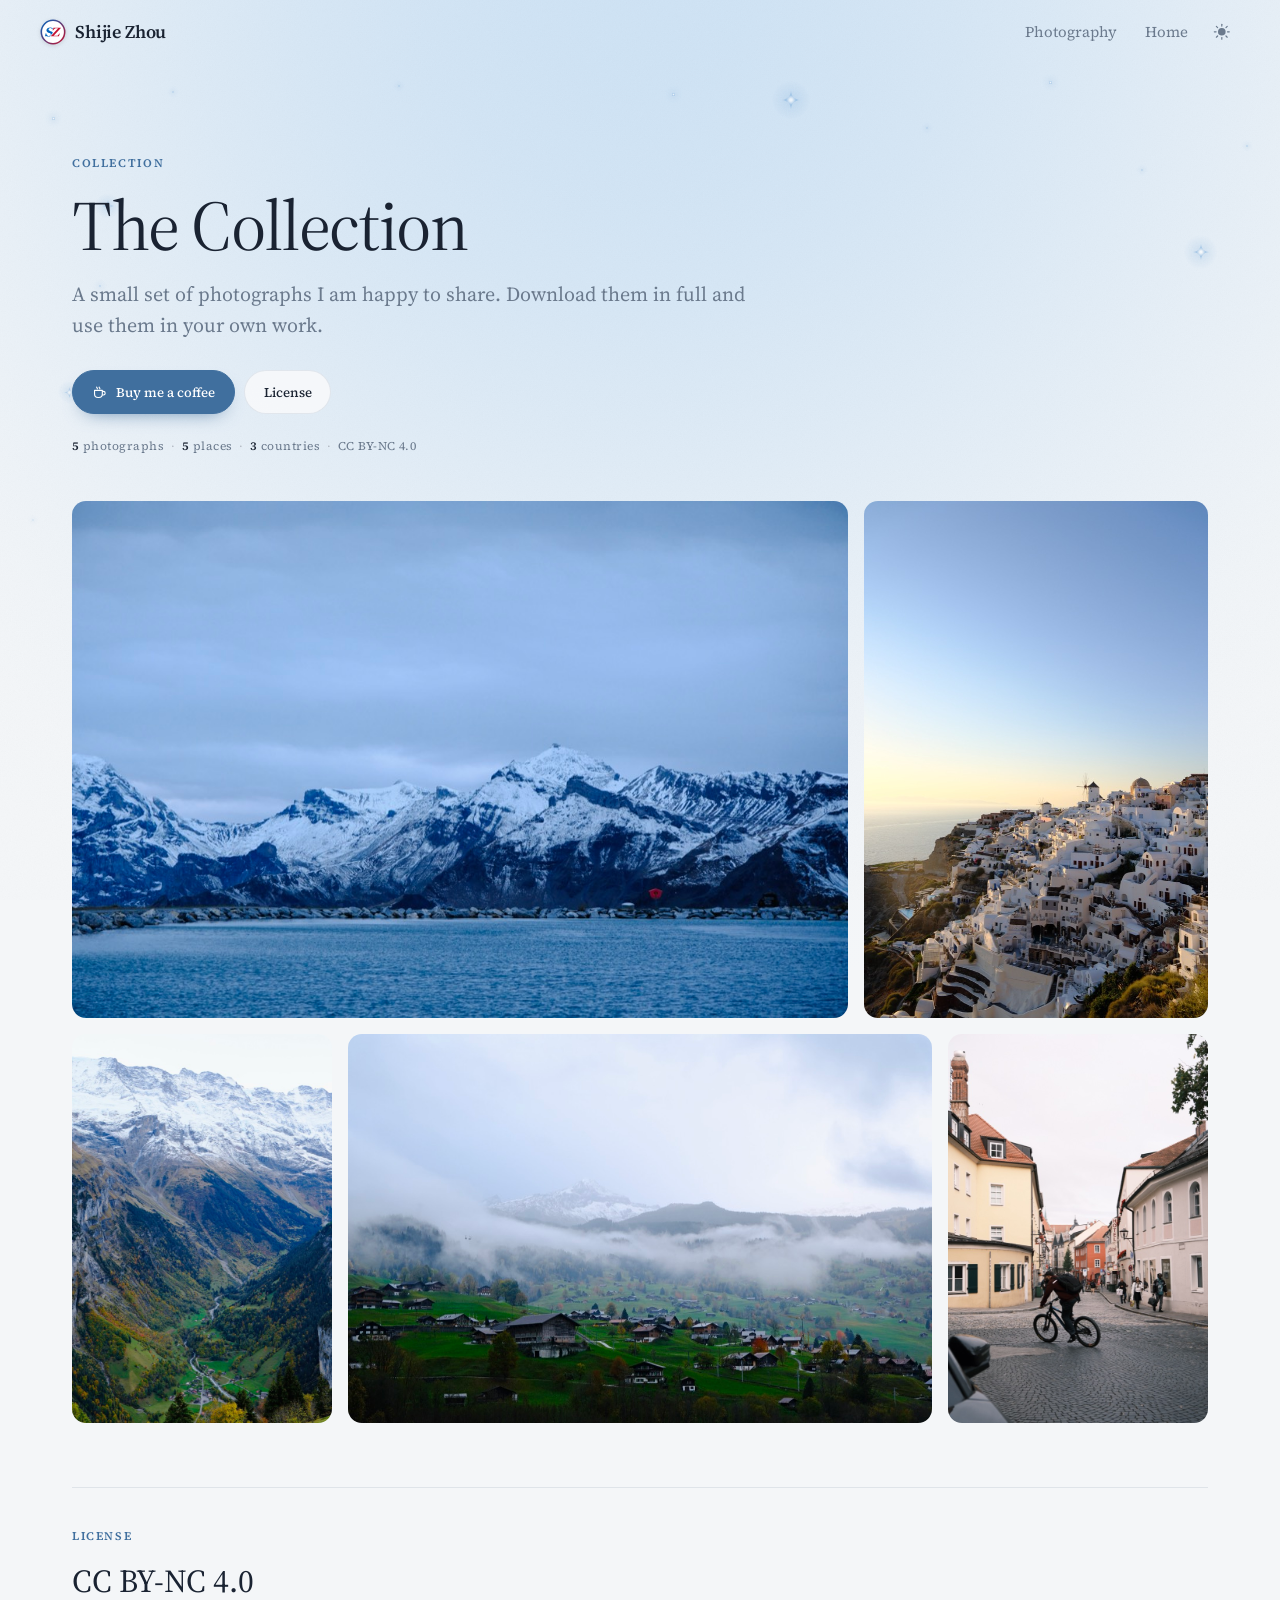
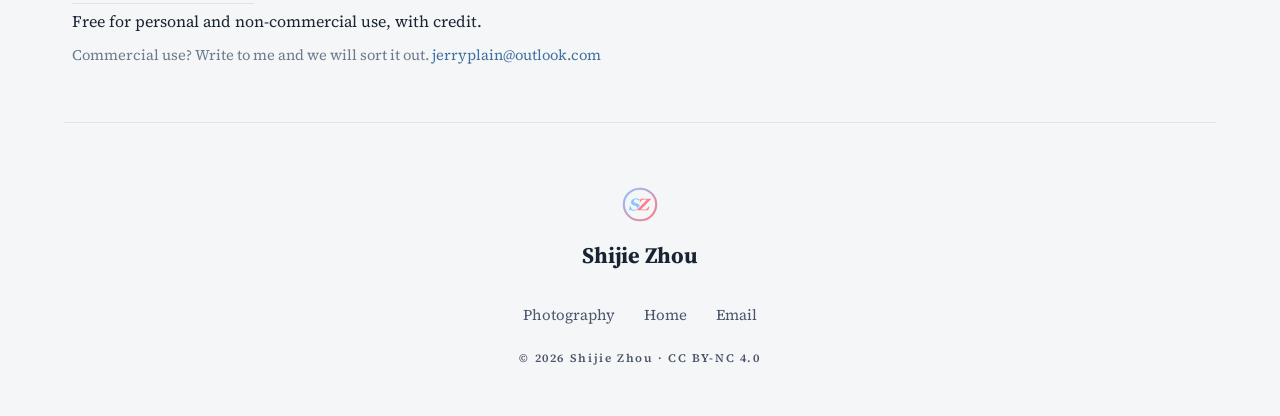
==== commit d5fccac4: "Passport by ISO 3166-1: 17 of 249 countries and regions, 2 of 7 continents The passport now counts t" ====
--- a/collection/index.html
+++ b/collection/index.html
@@ -17,7 +17,7 @@
   <link rel="preconnect" href="https://fonts.googleapis.com">
   <link rel="preconnect" href="https://fonts.gstatic.com" crossorigin>
   <link href="https://fonts.googleapis.com/css2?family=Source+Serif+4:ital,wght@0,200..900;1,200..900&display=swap" rel="stylesheet">
-  <link rel="stylesheet" href="../css/style.css?v=842ccfd4">
+  <link rel="stylesheet" href="../css/style.css?v=8fbfcabf">
   <link rel="stylesheet" href="collection.css?v=dbda0c7d">
 </head>
 <body class="collection-page">
@@ -101,8 +101,8 @@
     </div>
   </div>
 
-  <script src="../js/site.js?v=f81ffa84"></script>
-  <script src="../js/data.js?v=085952c5"></script>
+  <script src="../js/site.js?v=1c20db49"></script>
+  <script src="../js/data.js?v=ee86b44a"></script>
   <script src="picks.js?v=dfe856ea"></script>
   <script src="config.js?v=6136f062"></script>
   <script src="../js/stars.js?v=d5e12b97"></script>
--- a/css/style.css
+++ b/css/style.css
@@ -14,6 +14,7 @@
   --paper: #fafbfc;
   --ink: #1a2332;
   --ink-soft: #6b7a8d;
+  --ink-mid: #4a5568; /* between ink and ink-soft: quiet but readable (7:1) */
   --ink-faint: #b3b9c2;
   --shade-rgb: 44 70 108; /* shadows: slate with a little blue in it */
   --hairline: rgb(var(--shade-rgb) / 0.1);
@@ -54,6 +55,7 @@
   --paper: #171d25;
   --ink: #e6e9ee;
   --ink-soft: #949cab;
+  --ink-mid: #b8bfcb;
   --ink-faint: #4f5866;
   --shade-rgb: 0 0 0;
   --hairline: rgba(255, 255, 255, 0.09);
@@ -1317,5 +1319,38 @@
 /* footer: quieter, on a faint rule like the homepage's */
 .site-footer { border-top-color: var(--hairline); }
 .footer-name { font-weight: 700; letter-spacing: -0.01em; }
-.footer-links a { color: var(--ink-soft); text-transform: none; letter-spacing: 0; font-size: 0.9375rem; font-weight: 400; }
+.footer-links a { color: var(--ink-mid); text-transform: none; letter-spacing: 0; font-size: 0.9375rem; font-weight: 400; }
 .footer-links a:hover { color: var(--ink); }
+.footer-copy { color: var(--ink-mid); }
+
+/* passport, ISO edition: four figures, a progress rule, a quiet note, seven continents */
+.pp-figs { display: grid; grid-template-columns: 1.35fr 1fr 1fr 1fr; gap: 1rem 1.6rem; align-items: end; }
+.pp-fig { display: flex; flex-direction: column; gap: 0.45rem; min-width: 0; }
+.pp-fig + .pp-fig { padding-left: 1.6rem; border-left: 1px solid var(--hairline); }
+.pp-k { font-family: var(--sans); font-size: 0.64rem; font-weight: 600; letter-spacing: 0.16em; text-transform: uppercase; color: var(--ink-soft); white-space: nowrap; }
+.pp-v { display: flex; align-items: baseline; gap: 0.35rem; line-height: 0.9; font-variant-numeric: tabular-nums; }
+.pp-v b { font-family: var(--display); font-weight: 400; font-size: clamp(2.2rem, 4.4vw, 3.2rem); letter-spacing: -0.02em; color: var(--ink); }
+.pp-v i { font-style: normal; font-family: var(--display); font-size: clamp(1rem, 1.8vw, 1.35rem); color: var(--ink-soft); }
+.pp-fig.lead .pp-v b { font-size: clamp(3.4rem, 7.4vw, 5.4rem); color: var(--accent); }
+.pp-fig.lead .pp-v i { font-size: clamp(1.3rem, 2.4vw, 1.8rem); }
+.pp-bar { margin: 1.3rem 0 0.6rem; }
+.pp-note { font-family: var(--serif); font-style: italic; font-size: 0.86rem; line-height: 1.5; color: var(--ink-soft); margin: 0 0 0.6rem; max-width: 56rem; }
+.pp-ledger { grid-template-columns: repeat(4, minmax(0, 1fr)); }
+@media (max-width: 900px) {
+  .pp-figs { grid-template-columns: 1fr 1fr; }
+  .pp-fig + .pp-fig { padding-left: 0; border-left: 0; }
+  .pp-fig:nth-child(odd):not(.lead) { padding-left: 0; }
+  .pp-fig:nth-child(even) { padding-left: 1.2rem; border-left: 1px solid var(--hairline); }
+  .pp-ledger { grid-template-columns: repeat(2, minmax(0, 1fr)); }
+}
+
+/* tabs for visited continents, and one quiet line for the ones still to come */
+.ct-bar { display: flex; align-items: center; gap: 0.6rem 1.4rem; flex-wrap: wrap; margin: 0 0 1rem; }
+.ct-bar .continents { margin: 0; }
+.ct-someday { display: flex; flex-wrap: wrap; align-items: baseline; gap: 0.15rem 0.45rem; margin: 0;
+  font-family: var(--serif); font-style: italic; font-size: 0.92rem; color: var(--ink-soft); }
+.ct-sd-k { font-family: var(--sans); font-style: normal; font-size: 0.6rem; font-weight: 600; letter-spacing: 0.16em; text-transform: uppercase; color: var(--ink-faint); margin-right: 0.35rem; }
+.ct-sd-dot { color: var(--ink-faint); font-style: normal; }
+.ct-someday:empty { display: none; }
+@media (max-width: 900px) { .ct-bar { flex-direction: column; align-items: stretch; } .ct-someday { padding-left: 0.2rem; } }
+
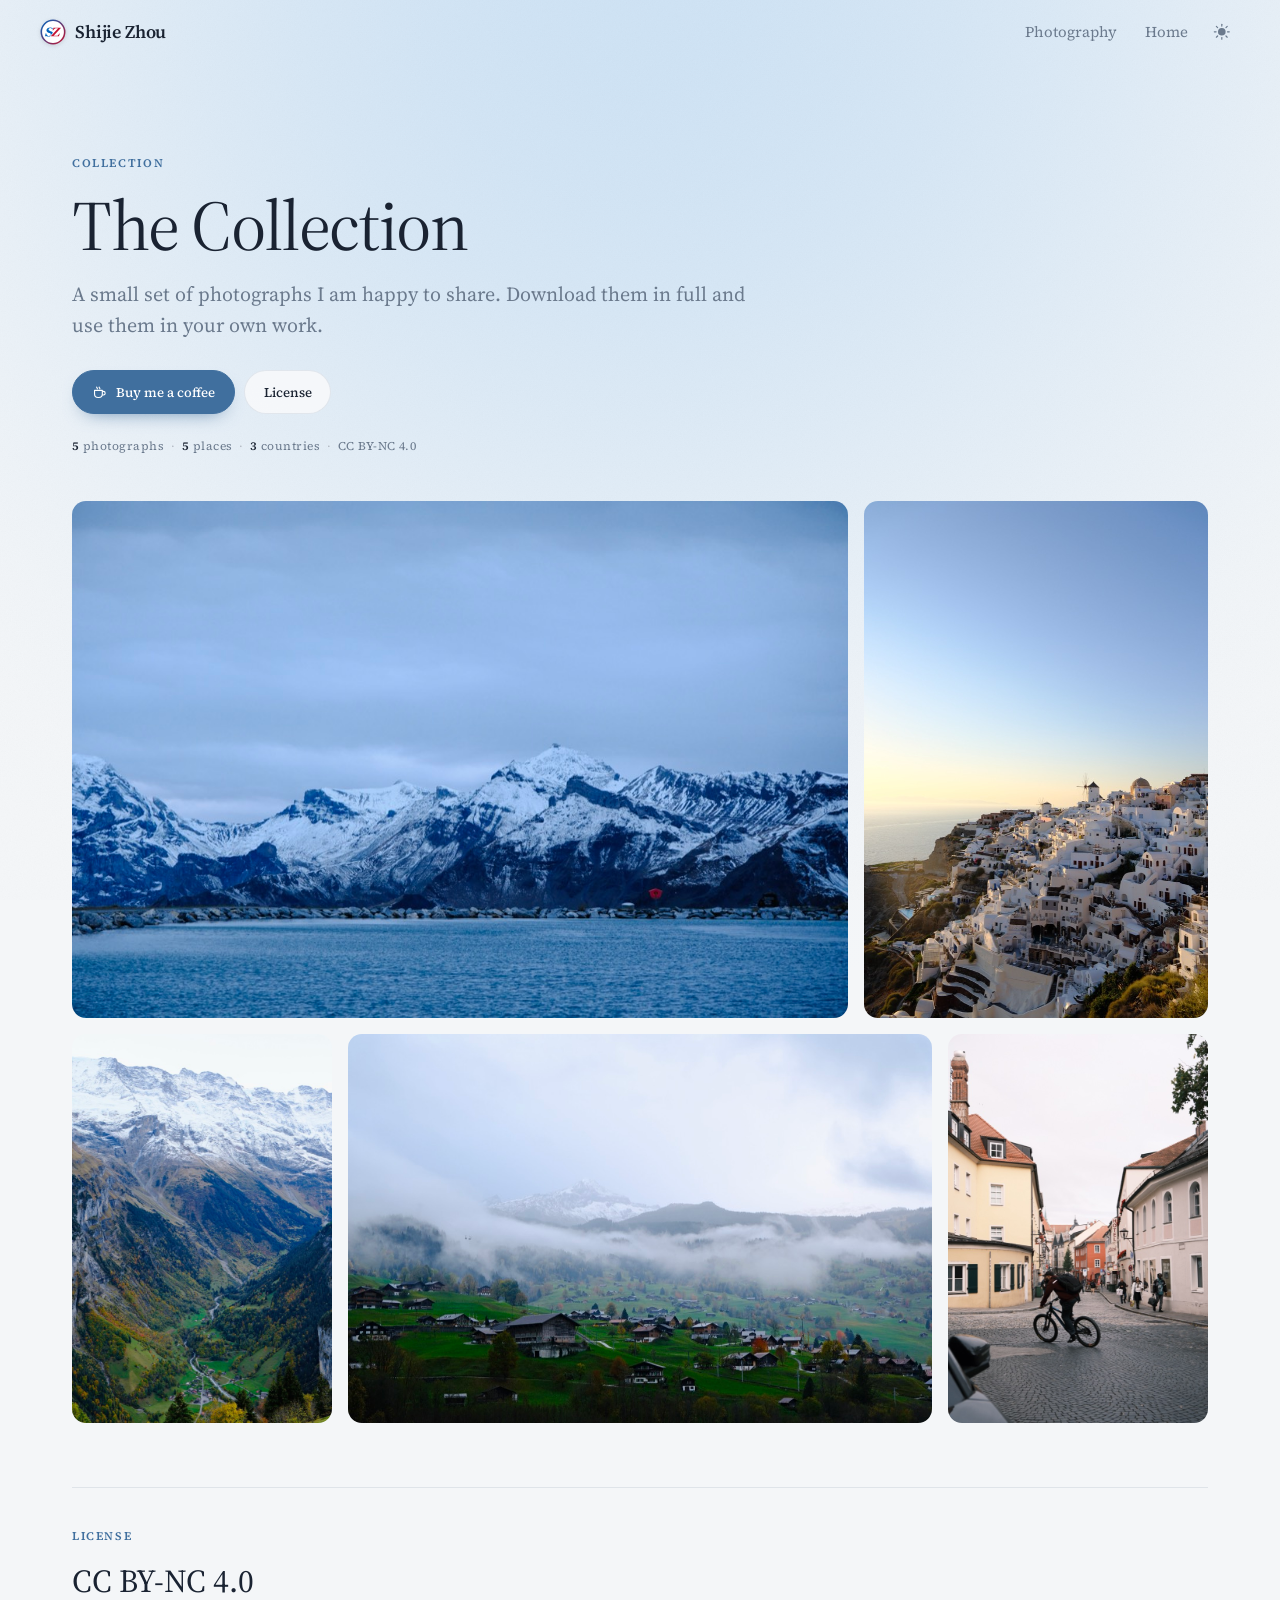
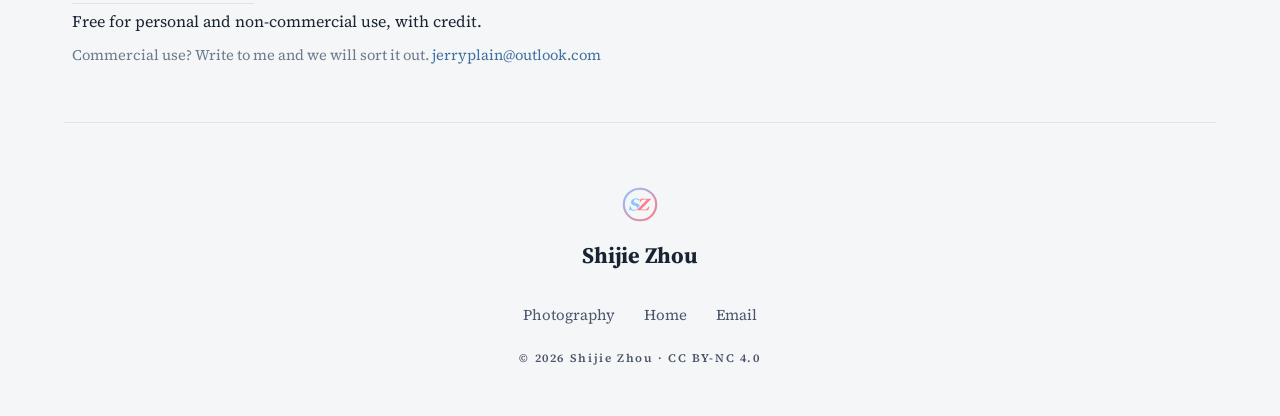
==== commit 31783861: "Theme by the clock; no stars by day Both pages are now light by day and dark by night on the visitor" ====
--- a/collection/index.html
+++ b/collection/index.html
@@ -7,17 +7,16 @@
   <meta name="description" content="A small set of photographs by Shijie Zhou, free to download for personal and non-commercial use.">
   <meta name="theme-color" content="#f4f1ea">
   <link rel="icon" href="../assets/sz-mark.svg" type="image/svg+xml">
+  <script src="../js/theme.js?v=7c8f8b23"></script>
   <script>
     (function () { try {
-      var q = new URLSearchParams(location.search);
-      if (localStorage.getItem("theme") === "dark" || q.get("theme") === "dark") document.documentElement.dataset.theme = "dark";
-      if (q.has("noreveal")) document.documentElement.classList.add("noreveal");
+      if (new URLSearchParams(location.search).has("noreveal")) document.documentElement.classList.add("noreveal");
     } catch (e) {} })();
   </script>
   <link rel="preconnect" href="https://fonts.googleapis.com">
   <link rel="preconnect" href="https://fonts.gstatic.com" crossorigin>
   <link href="https://fonts.googleapis.com/css2?family=Source+Serif+4:ital,wght@0,200..900;1,200..900&display=swap" rel="stylesheet">
-  <link rel="stylesheet" href="../css/style.css?v=8fbfcabf">
+  <link rel="stylesheet" href="../css/style.css?v=85e50b14">
   <link rel="stylesheet" href="collection.css?v=dbda0c7d">
 </head>
 <body class="collection-page">
@@ -106,7 +105,6 @@
   <script src="picks.js?v=dfe856ea"></script>
   <script src="config.js?v=6136f062"></script>
   <script src="../js/stars.js?v=d5e12b97"></script>
-  <script src="../js/stardust.js?v=7eecee33"></script>
-  <script src="collection.js?v=7c3a1cda"></script>
+  <script src="collection.js?v=65c17c05"></script>
 </body>
 </html>
--- a/css/style.css
+++ b/css/style.css
@@ -1145,55 +1145,6 @@
 }
 :root[data-theme="dark"] body::after { opacity: 0.05; }
 
-/* Stardust: fifteen stars caught in the sky wash, as on the homepage — small
-   dots and four glints placed by js/stardust.js in the open sky and the
-   margins. They sit with the wash behind the content, scroll away with the
-   intro and fade out downward, each twinkling slowly on its own period and
-   phase: a white point in a baby-blue halo. Daytime only — at night the
-   canvas sky (js/stars.js) takes over. */
-.pg-stars {
-  --star-core-rgb: 255 255 255;
-  --star-halo-rgb: var(--accent-soft-rgb);
-  --glint-shape: url("data:image/svg+xml;utf8,%3Csvg xmlns='http://www.w3.org/2000/svg' viewBox='0 0 24 24'%3E%3Cpath d='M12 0C12.9 7.6 16.4 11.1 24 12C16.4 12.9 12.9 16.4 12 24C11.1 16.4 7.6 12.9 0 12C7.6 11.1 11.1 7.6 12 0Z'/%3E%3C/svg%3E");
-  position: absolute; top: 0; left: 0; width: 100%; height: 760px;
-  overflow: hidden; pointer-events: none; z-index: 0;
-  -webkit-mask-image: linear-gradient(#000 35%, transparent);
-  mask-image: linear-gradient(#000 35%, transparent);
-}
-:root[data-theme="dark"] .pg-stars { display: none; }
-.pg-star {
-  position: absolute; left: var(--x); top: var(--y);
-  width: var(--s); height: var(--s);
-  margin: calc(var(--s) / -2) 0 0 calc(var(--s) / -2);
-  border-radius: 50%;
-  background: radial-gradient(circle, rgb(var(--star-core-rgb)) 0 25%, rgb(var(--star-halo-rgb)) 60%);
-  box-shadow: 0 0 calc(var(--s) * 2) calc(var(--s) * 0.4) rgb(var(--star-halo-rgb) / 0.6);
-  opacity: 0.6;
-  animation: pg-twinkle var(--t) ease-in-out var(--phase) infinite;
-}
-.pg-star--glint { border-radius: 0; background: none; box-shadow: none; animation-name: pg-glint; }
-.pg-star--glint::before, .pg-star--glint::after { content: ""; position: absolute; }
-.pg-star--glint::before {
-  inset: -70%; border-radius: 50%;
-  background: radial-gradient(circle, rgb(var(--star-halo-rgb) / 0.4), rgb(var(--star-halo-rgb) / 0) 62%);
-}
-/* the glint: a four-point sparkle with curved sides, white at the heart */
-.pg-star--glint::after {
-  inset: 0;
-  background: radial-gradient(circle, rgb(var(--star-core-rgb)) 0 9%, rgb(var(--star-halo-rgb)) 38%);
-  -webkit-mask: var(--glint-shape) center / 100% 100% no-repeat;
-  mask: var(--glint-shape) center / 100% 100% no-repeat;
-}
-@keyframes pg-twinkle {
-  0%, 100% { opacity: 0.4; transform: scale(0.75); }
-  50% { opacity: 1; transform: scale(1); }
-}
-@keyframes pg-glint {
-  0%, 100% { opacity: 0.3; transform: scale(0.6) rotate(-15deg); }
-  50% { opacity: 1; transform: scale(1) rotate(0deg); }
-}
-@media (max-width: 767.98px) { .pg-star--wide { display: none; } }
-@media (prefers-reduced-motion: reduce) { .pg-star { animation: none; } }
 body { font-size: 16px; }
 ::selection { background: rgb(var(--sky-rgb) / 0.6); color: inherit; }
 
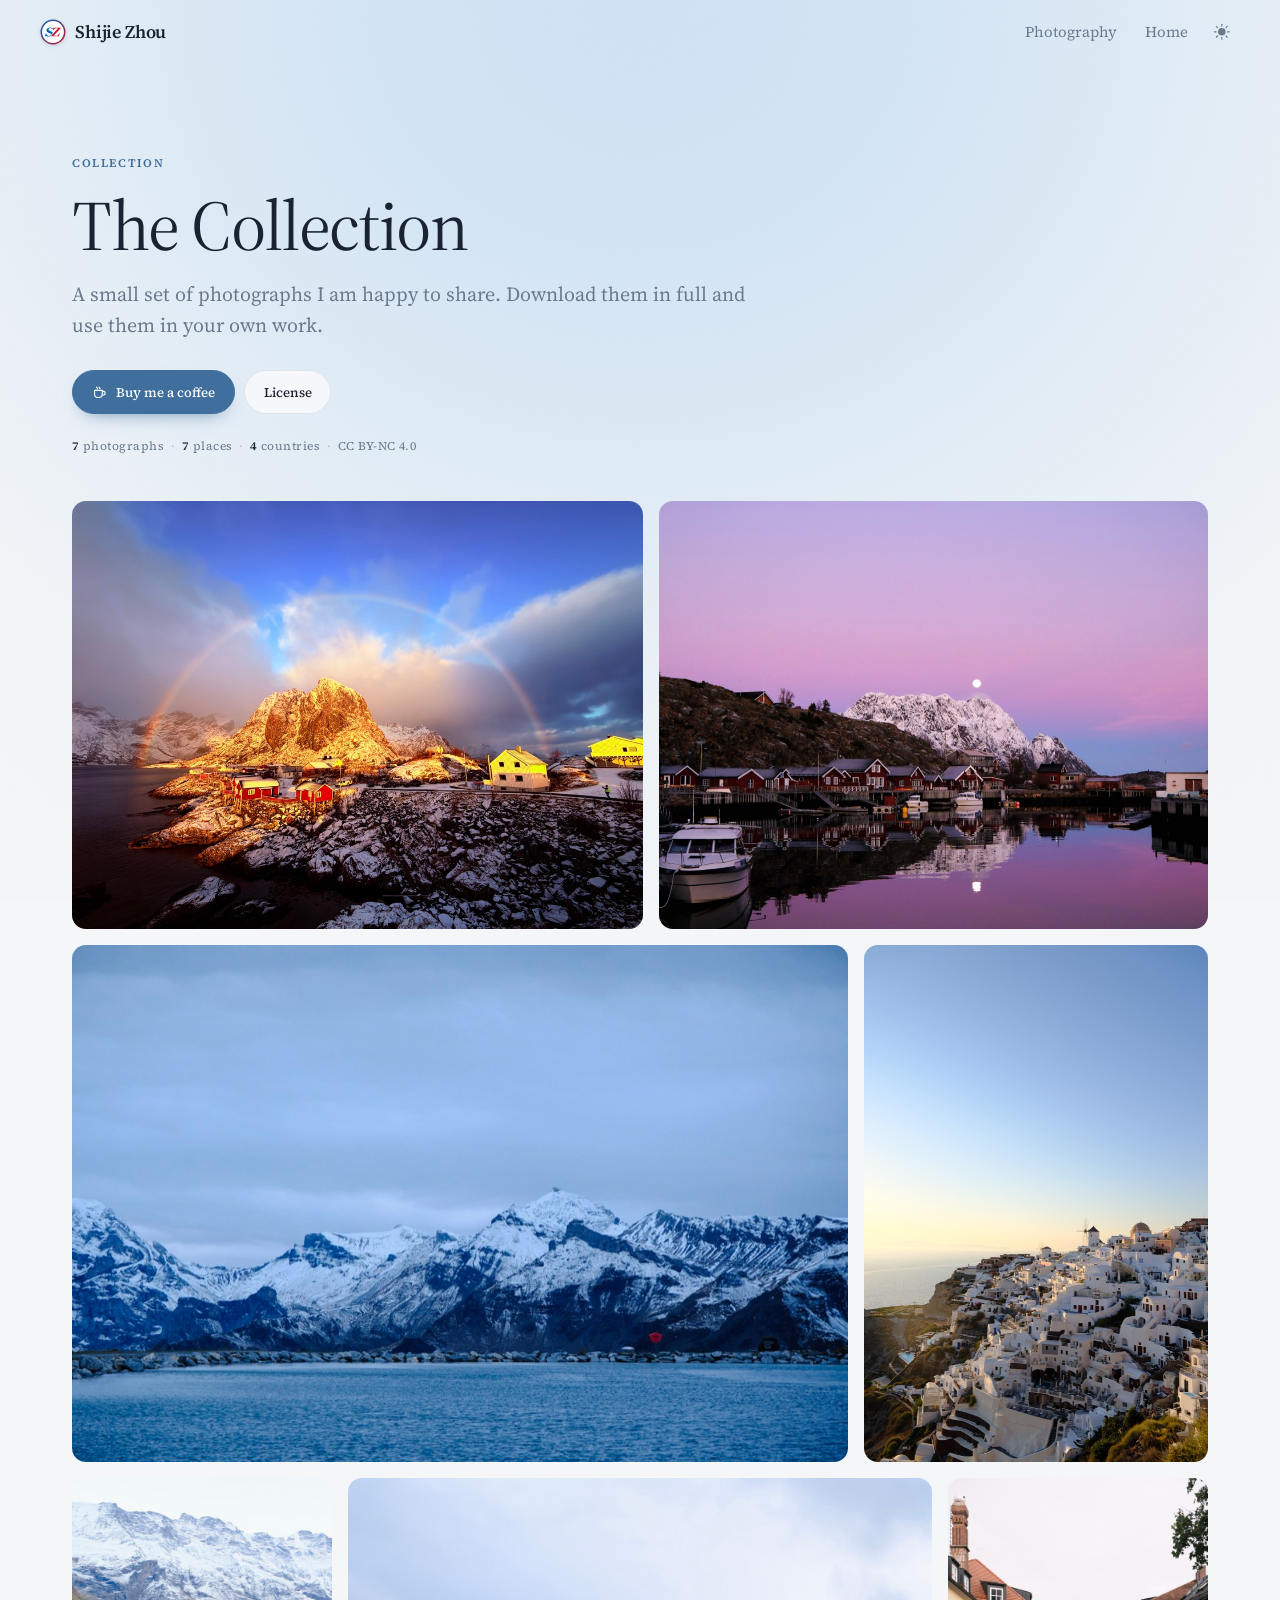
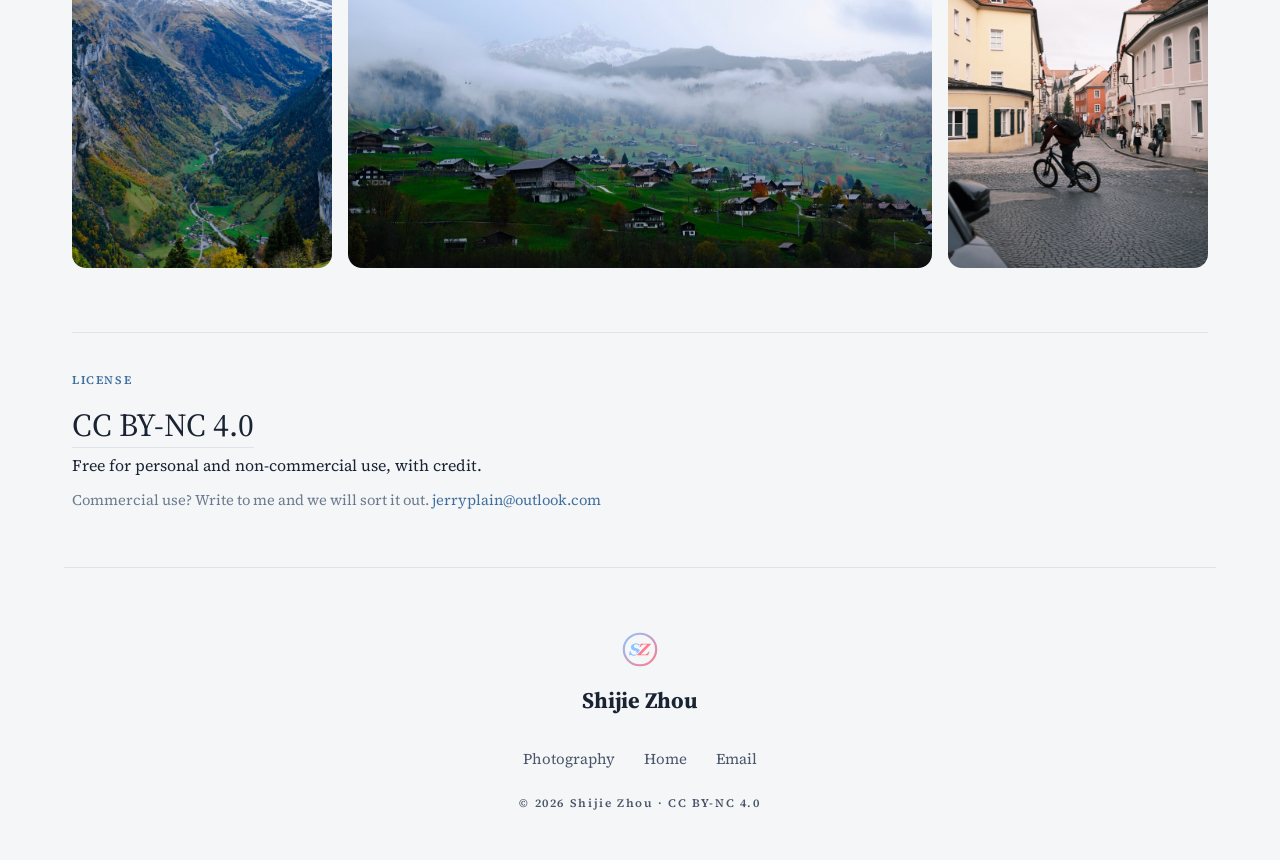
==== commit 927f6313: "Collection: Hamnøy rainbow and Skrova at dusk lead the set The Hamnøy rainbow (iPhone 17 Pro) and th" ====
--- a/collection/index.html
+++ b/collection/index.html
@@ -16,11 +16,10 @@
   <link rel="preconnect" href="https://fonts.googleapis.com">
   <link rel="preconnect" href="https://fonts.gstatic.com" crossorigin>
   <link href="https://fonts.googleapis.com/css2?family=Source+Serif+4:ital,wght@0,200..900;1,200..900&display=swap" rel="stylesheet">
-  <link rel="stylesheet" href="../css/style.css?v=85e50b14">
+  <link rel="stylesheet" href="../css/style.css?v=382ce0b7">
   <link rel="stylesheet" href="collection.css?v=dbda0c7d">
 </head>
 <body class="collection-page">
-  <canvas id="stars" aria-hidden="true"></canvas>
 
   <header class="topbar" id="topbar">
     <a class="brand" href="../">
@@ -102,9 +101,9 @@
 
   <script src="../js/site.js?v=1c20db49"></script>
   <script src="../js/data.js?v=ee86b44a"></script>
-  <script src="picks.js?v=dfe856ea"></script>
+  <script src="picks.js?v=ed62a8cf"></script>
   <script src="config.js?v=6136f062"></script>
-  <script src="../js/stars.js?v=d5e12b97"></script>
+  <script src="../js/stardust.js?v=71445397"></script>
   <script src="collection.js?v=65c17c05"></script>
 </body>
 </html>
--- a/css/style.css
+++ b/css/style.css
@@ -25,7 +25,6 @@
   --accent-soft: rgb(var(--accent-soft-rgb));
   --link: #2e86c1;
   --shadow: rgb(var(--shade-rgb) / 0.14);
-  --stars-alpha: 0;
 
   /* glass cards, as on the homepage */
   --glass: rgb(255 255 255 / 0.72);
@@ -64,7 +63,6 @@
   --accent-soft-rgb: 128 177 222;
   --link: #6db3e6;
   --shadow: rgba(0, 0, 0, 0.55);
-  --stars-alpha: 1;
 
   --glass: rgb(255 255 255 / 0.04);
   --glass-hover: rgb(255 255 255 / 0.06);
@@ -109,7 +107,6 @@
   50% { transform: translate(2.5%, -1.5%) scale(1.04); }
   100% { transform: translate(-2%, 2%) scale(1.02); }
 }
-:root[data-theme="dark"] body::before { display: none; }
 body.no-scroll { overflow: hidden; }
 
 a { color: inherit; text-decoration: none; }
@@ -136,16 +133,8 @@
 }
 .eyebrow { color: var(--accent); margin-bottom: 1.1rem; }
 
-/* ---------- stars (dark mode only) ---------- */
-
-#stars {
-  position: fixed; inset: 0; z-index: 0;
-  width: 100%; height: 100%;
-  pointer-events: none;
-  opacity: var(--stars-alpha);
-  transition: opacity 0.6s ease;
-}
-:root:not([data-theme="dark"]) #stars { opacity: 0 !important; }
+/* ---------- layers: content above the night sky (see "Stardust") ---------- */
+
 main, .site-footer, .topbar, .index-overlay, .lightbox, .rail { position: relative; z-index: 1; }
 
 /* ---------- top bar ---------- */
@@ -1145,6 +1134,81 @@
 }
 :root[data-theme="dark"] body::after { opacity: 0.05; }
 
+/* Stardust: the homepage's night sky — fifteen stars placed by js/stardust.js
+   in the open sky and the margins, small dots and four glints, and now and
+   then a meteor. They sit with the wash behind the content, scroll away with
+   the intro and fade out downward, each star twinkling slowly on its own
+   period and phase: a pale point in a baby-blue halo. Night only; by day the
+   sky is left clear. */
+.pg-stars {
+  --star-core-rgb: 236 244 252;
+  --star-halo-rgb: var(--sky-rgb);
+  --glint-shape: url("data:image/svg+xml;utf8,%3Csvg xmlns='http://www.w3.org/2000/svg' viewBox='0 0 24 24'%3E%3Cpath d='M12 0C12.9 7.6 16.4 11.1 24 12C16.4 12.9 12.9 16.4 12 24C11.1 16.4 7.6 12.9 0 12C7.6 11.1 11.1 7.6 12 0Z'/%3E%3C/svg%3E");
+  position: absolute; top: 0; left: 0; width: 100%; height: 760px;
+  overflow: hidden; pointer-events: none; z-index: 0;
+  -webkit-mask-image: linear-gradient(#000 35%, transparent);
+  mask-image: linear-gradient(#000 35%, transparent);
+}
+:root:not([data-theme="dark"]) .pg-stars { display: none; }
+.pg-star {
+  position: absolute; left: var(--x); top: var(--y);
+  width: var(--s); height: var(--s);
+  margin: calc(var(--s) / -2) 0 0 calc(var(--s) / -2);
+  border-radius: 50%;
+  background: radial-gradient(circle, rgb(var(--star-core-rgb)) 0 25%, rgb(var(--star-halo-rgb)) 60%);
+  box-shadow: 0 0 calc(var(--s) * 2) calc(var(--s) * 0.4) rgb(var(--star-halo-rgb) / 0.6);
+  opacity: 0.6;
+  animation: pg-twinkle var(--t) ease-in-out var(--phase) infinite;
+}
+.pg-star--glint { border-radius: 0; background: none; box-shadow: none; animation-name: pg-glint; }
+.pg-star--glint::before, .pg-star--glint::after { content: ""; position: absolute; }
+.pg-star--glint::before {
+  inset: -70%; border-radius: 50%;
+  background: radial-gradient(circle, rgb(var(--star-halo-rgb) / 0.4), rgb(var(--star-halo-rgb) / 0) 62%);
+}
+/* the glint: a four-point sparkle with curved sides, white at the heart */
+.pg-star--glint::after {
+  inset: 0;
+  background: radial-gradient(circle, rgb(var(--star-core-rgb)) 0 9%, rgb(var(--star-halo-rgb)) 38%);
+  -webkit-mask: var(--glint-shape) center / 100% 100% no-repeat;
+  mask: var(--glint-shape) center / 100% 100% no-repeat;
+}
+@keyframes pg-twinkle {
+  0%, 100% { opacity: 0.4; transform: scale(0.75); }
+  50% { opacity: 1; transform: scale(1); }
+}
+@keyframes pg-glint {
+  0%, 100% { opacity: 0.3; transform: scale(0.6) rotate(-15deg); }
+  50% { opacity: 1; transform: scale(1) rotate(0deg); }
+}
+@media (max-width: 767.98px) { .pg-star--wide { display: none; } }
+@media (prefers-reduced-motion: reduce) { .pg-star { animation: none; } }
+/* a meteor: a hairline tail brightening to a pale head with a baby-blue halo.
+   The box's right end is the head, at (--x, --y); it turns about the head to
+   its heading (--a), then flies --d along it, fading in fast and out slowly. */
+.pg-meteor {
+  position: absolute; left: var(--x); top: var(--y);
+  width: var(--len); height: 1.5px;
+  margin: -0.75px 0 0 calc(var(--len) * -1);
+  border-radius: 1px;
+  background: linear-gradient(to right, rgb(var(--star-halo-rgb) / 0), rgb(var(--star-halo-rgb) / 0.5) 65%, rgb(var(--star-core-rgb)));
+  transform-origin: 100% 50%;
+  opacity: 0;
+  animation: pg-meteor var(--t) linear forwards;
+}
+.pg-meteor::after {
+  content: ""; position: absolute; right: -1.5px; top: 50%;
+  width: 3px; height: 3px; margin-top: -1.5px; border-radius: 50%;
+  background: rgb(var(--star-core-rgb));
+  box-shadow: 0 0 6px 2px rgb(var(--star-halo-rgb) / 0.7);
+}
+@keyframes pg-meteor {
+  0% { opacity: 0; transform: rotate(var(--a)) translateX(0); }
+  12% { opacity: 1; }
+  55% { opacity: 0.9; }
+  100% { opacity: 0; transform: rotate(var(--a)) translateX(var(--d)); }
+}
+
 body { font-size: 16px; }
 ::selection { background: rgb(var(--sky-rgb) / 0.6); color: inherit; }
 
